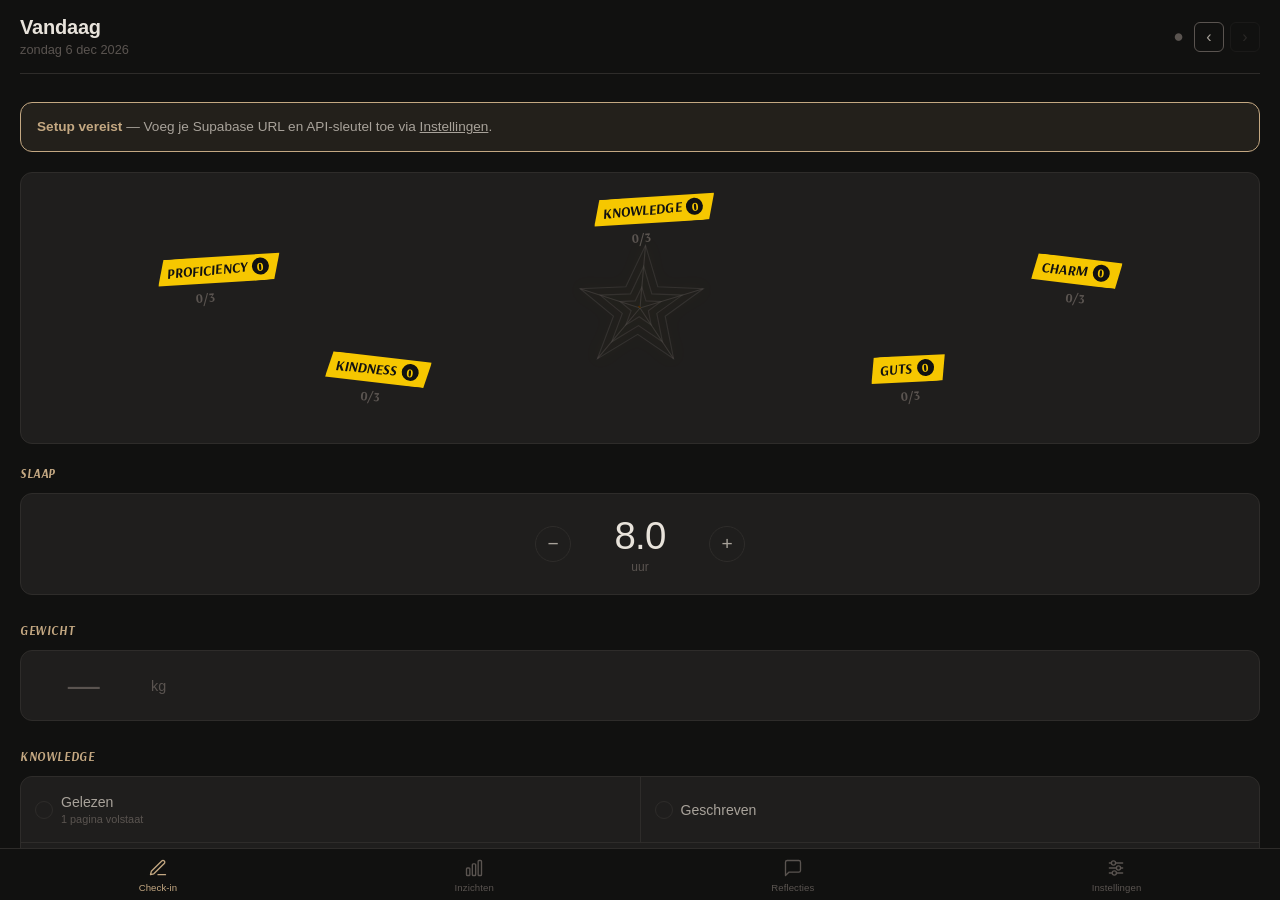
==== index.html @ 5ce04541 "Allow choosing sensor start time instead of always using now (v1.63)" ====
<!DOCTYPE html>
<html lang="nl">
<head>
  <meta charset="UTF-8">
  <meta name="viewport" content="width=device-width, initial-scale=1, viewport-fit=cover">
  <meta name="apple-mobile-web-app-capable" content="yes">
  <meta name="apple-mobile-web-app-status-bar-style" content="black-translucent">
  <meta name="theme-color" content="#f6f3ee" id="theme-color-meta">
  <title>Dagboek</title>
  <link rel="manifest" href="manifest.json">
  <link rel="apple-touch-icon" href="icon2.png">
  <link rel="icon" href="icon.svg" type="image/svg+xml">
  <link rel="preconnect" href="https://fonts.googleapis.com">
  <link rel="preconnect" href="https://fonts.gstatic.com" crossorigin>
  <link href="https://fonts.googleapis.com/css2?family=Arsenal:ital,wght@0,400;0,700;1,400;1,700&display=swap" rel="stylesheet">
  <link rel="stylesheet" href="style.css?v=163">
</head>
<body>
<div id="app">
  <main id="main">

    <!-- ── Check-in Screen ── -->
    <section id="screen-checkin" class="screen active">
      <div class="screen-header">
        <div>
          <h1 id="checkin-title">Vandaag</h1>
          <div class="date-sub" id="checkin-date"></div>
        </div>
        <div class="date-nav">
          <button class="theme-btn theme-toggle-btn" id="theme-toggle" title="Dag/nacht">○</button>
          <button class="date-nav-btn today-btn" id="today-btn" onclick="goToToday()" style="display:none">Vandaag</button>
          <button class="date-nav-btn" id="date-prev" title="Vorige dag">‹</button>
          <button class="date-nav-btn" id="date-next" title="Volgende dag">›</button>
        </div>
      </div>

      <div id="setup-banner" class="setup-banner" style="display:none">
        <strong>Setup vereist</strong> — Voeg je Supabase URL en API-sleutel toe via <a href="#" onclick="showSettings()" style="color:var(--primary)">Instellingen</a>.
      </div>

      <div class="star-chart-card">
        <div id="star-chart"></div>
      </div>

      <div id="week-summary"></div>

      <!-- Slaap -->
      <div class="habit-section">
        <h2 class="persona-heading">Slaap</h2>
        <div class="sleep-row">
          <div class="sleep-controls">
            <button class="sleep-btn" id="sleep-minus">−</button>
            <div>
              <div class="sleep-value" id="sleep-value">7.5</div>
              <div class="sleep-label">uur</div>
            </div>
            <button class="sleep-btn" id="sleep-plus">+</button>
          </div>
        </div>
        <div id="sleep-warning" style="display:none"></div>
      </div>

      <!-- Gewicht -->
      <div class="habit-section">
        <h2 class="persona-heading">Gewicht</h2>
        <div class="weight-row">
          <input type="number" id="weight-input" placeholder="—" step="0.1" min="40" max="200">
          <span class="weight-unit">kg</span>
        </div>
        <div id="weight-warning" style="display:none"></div>
      </div>

      <!-- Knowledge -->
      <div class="habit-section">
        <h2 class="persona-heading">Knowledge</h2>
        <div class="habit-grid">
          <button class="habit-btn" data-key="geleest"><span class="habit-check"></span><span class="habit-label">Gelezen<span class="habit-hint">1 pagina volstaat</span></span></button>
          <button class="habit-btn" data-key="geschreven"><span class="habit-check"></span>Geschreven</button>
          <button class="habit-btn" data-key="opleiding_gevolgd"><span class="habit-check"></span>Opleiding gevolgd</button>
        </div>
      </div>

      <!-- Charm -->
      <div class="habit-section">
        <h2 class="persona-heading">Charm</h2>
        <div class="habit-grid">
          <button class="habit-btn" data-key="tijd_met_anderen"><span class="habit-check"></span>Tijd met anderen</button>
          <button class="habit-btn" data-key="onbekende_aangesproken"><span class="habit-check"></span>Onbekende aangesproken</button>
          <button class="habit-btn" data-key="geflirt"><span class="habit-check"></span>Geflirt</button>
        </div>
      </div>

      <!-- Guts -->
      <div class="habit-section">
        <h2 class="persona-heading">Guts</h2>
        <div class="habit-grid">
          <button class="habit-btn" data-key="koude_douche"><span class="habit-check"></span>Koude douche</button>
          <button class="habit-btn" data-key="comfort_zone_uitdaging"><span class="habit-check"></span>Comfort zone-uitdaging</button>
          <button class="habit-btn essential" data-key="gym"><span class="habit-check"></span>Gym</button>
        </div>
      </div>

      <!-- Kindness -->
      <div class="habit-section">
        <h2 class="persona-heading">Kindness</h2>
        <div class="habit-grid">
          <button class="habit-btn" data-key="gemediteerd"><span class="habit-check"></span><span class="habit-label">Gemediteerd<span class="habit-hint">1 minuut volstaat</span></span></button>
          <button class="habit-btn" data-key="iemand_geholpen"><span class="habit-check"></span>Iemand geholpen</button>
          <button class="habit-btn essential" data-key="stretch_routine"><span class="habit-check"></span>Stretch routine</button>
        </div>
      </div>

      <!-- Proficiency -->
      <div class="habit-section">
        <h2 class="persona-heading">Proficiency</h2>
        <div class="habit-grid">
          <button class="habit-btn essential" data-key="gewerkt"><span class="habit-check"></span>Gewerkt</button>
          <button class="habit-btn essential" data-key="geklust"><span class="habit-check"></span>Geklust</button>
          <button class="habit-btn" data-key="gespeeld"><span class="habit-check"></span><span class="habit-label">Gespeeld<span class="habit-hint">1 minuut volstaat</span></span></button>
        </div>
      </div>

      <!-- Mood -->
      <div class="habit-section">
        <h2 class="persona-heading">Stemming</h2>
        <div class="mood-emojis">
          <button class="mood-btn" data-mood="😞">
            <svg viewBox="0 0 24 24" fill="none" stroke="currentColor" stroke-width="1.5" stroke-linecap="round" stroke-linejoin="round">
              <circle cx="12" cy="12" r="10"/>
              <circle cx="8.5" cy="10" r="1.1" fill="currentColor" stroke="none"/>
              <circle cx="15.5" cy="10" r="1.1" fill="currentColor" stroke="none"/>
              <path d="M7.5,17 Q12,12 16.5,17"/>
            </svg>
          </button>
          <button class="mood-btn" data-mood="😕">
            <svg viewBox="0 0 24 24" fill="none" stroke="currentColor" stroke-width="1.5" stroke-linecap="round" stroke-linejoin="round">
              <circle cx="12" cy="12" r="10"/>
              <circle cx="8.5" cy="10" r="1.1" fill="currentColor" stroke="none"/>
              <circle cx="15.5" cy="10" r="1.1" fill="currentColor" stroke="none"/>
              <path d="M7.5,16.5 Q12,14 16.5,16.5"/>
            </svg>
          </button>
          <button class="mood-btn" data-mood="😐">
            <svg viewBox="0 0 24 24" fill="none" stroke="currentColor" stroke-width="1.5" stroke-linecap="round" stroke-linejoin="round">
              <circle cx="12" cy="12" r="10"/>
              <circle cx="8.5" cy="10" r="1.1" fill="currentColor" stroke="none"/>
              <circle cx="15.5" cy="10" r="1.1" fill="currentColor" stroke="none"/>
              <line x1="7.5" y1="15.5" x2="16.5" y2="15.5"/>
            </svg>
          </button>
          <button class="mood-btn" data-mood="🙂">
            <svg viewBox="0 0 24 24" fill="none" stroke="currentColor" stroke-width="1.5" stroke-linecap="round" stroke-linejoin="round">
              <circle cx="12" cy="12" r="10"/>
              <circle cx="8.5" cy="10" r="1.1" fill="currentColor" stroke="none"/>
              <circle cx="15.5" cy="10" r="1.1" fill="currentColor" stroke="none"/>
              <path d="M7.5,15 Q12,18.5 16.5,15"/>
            </svg>
          </button>
          <button class="mood-btn" data-mood="😄">
            <svg viewBox="0 0 24 24" fill="none" stroke="currentColor" stroke-width="1.5" stroke-linecap="round" stroke-linejoin="round">
              <circle cx="12" cy="12" r="10"/>
              <path d="M7.5,10.5 Q8.5,9 9.5,10.5"/>
              <path d="M14.5,10.5 Q15.5,9 16.5,10.5"/>
              <path d="M7,15 Q12,20.5 17,15"/>
            </svg>
          </button>
        </div>
        <div class="emotion-grid">
          <button class="emotion-btn" data-key="blij">Blij</button>
          <button class="emotion-btn" data-key="bang">Bang</button>
          <button class="emotion-btn" data-key="boos">Boos</button>
          <button class="emotion-btn" data-key="verdrietig">Verdrietig</button>
        </div>
      </div>

      <!-- Notities -->
      <div class="habit-section">
        <h2 class="persona-heading">Notities</h2>
        <textarea id="notes-input" placeholder="Hoe was je dag?"></textarea>
      </div>

      <div class="save-container">
        <button class="save-btn" id="save-btn">Opslaan</button>
      </div>
    </section>

    <!-- ── Insights Screen ── -->
    <section id="screen-insights" class="screen">
      <div class="screen-header screen-header-stacked">
        <div class="screen-header-row">
          <h1>Inzichten</h1>
          <button class="theme-btn theme-toggle-btn" title="Dag/nacht">○</button>
        </div>
        <div class="period-selector">
          <button class="period-btn active" data-period="week">Deze week</button>
          <button class="period-btn" data-period="lastweek">Vorige week</button>
          <button class="period-btn" data-period="month">Deze maand</button>
          <button class="period-btn" data-period="3months">3 maanden</button>
          <button class="period-btn" data-period="6months">6 maanden</button>
          <button class="period-btn" data-period="custom">Aangepast</button>
        </div>
      </div>

      <div id="custom-range" style="display:none; margin-bottom:16px; display:none">
        <div style="display:flex; gap:8px; align-items:center">
          <input type="date" id="range-from" style="flex:1; background:var(--surface); border:1px solid var(--border); border-radius:8px; color:var(--text); padding:8px 10px; font-family:inherit; font-size:0.85rem;">
          <span style="color:var(--text-muted); font-size:0.85rem">t/m</span>
          <input type="date" id="range-to" style="flex:1; background:var(--surface); border:1px solid var(--border); border-radius:8px; color:var(--text); padding:8px 10px; font-family:inherit; font-size:0.85rem;">
          <button onclick="loadInsights()" style="background:var(--accent); border:none; border-radius:8px; color:white; padding:8px 12px; font-size:0.85rem; cursor:pointer;">↩</button>
        </div>
      </div>

      <div id="insights-content">
        <div class="loading"><div class="spinner"></div>Laden…</div>
      </div>
    </section>

    <!-- ── Reflections Screen ── -->
    <section id="screen-reflections" class="screen">
      <div class="screen-header">
        <h1>Reflecties</h1>
        <button class="theme-btn theme-toggle-btn" title="Dag/nacht">○</button>
      </div>
      <p style="font-size:0.82rem;color:var(--text-muted);line-height:1.5;margin-bottom:16px">
        AI-reflectie op basis van je habitdata en agenda van de afgelopen 14 dagen.
      </p>
      <div id="narrative-section-main">
        <button id="generate-narrative-btn" onclick="generateInsightNarrative()">Genereer reflectie</button>
        <div id="narrative-card" style="display:none"></div>
        <div id="narrative-archive"></div>
      </div>
    </section>

    <!-- ── Settings Screen ── -->
    <section id="screen-settings" class="screen">
      <div class="screen-header">
        <h1>Instellingen</h1>
        <button class="theme-btn theme-toggle-btn" title="Dag/nacht">○</button>
      </div>

      <div class="settings-section">
        <h2>Supabase</h2>
        <label>Project URL</label>
        <input type="url" id="sb-url" placeholder="https://xxxx.supabase.co">
        <label>Anon Key</label>
        <input type="text" autocomplete="off" autocorrect="off" autocapitalize="off" spellcheck="false" id="sb-key" placeholder="eyJ…">
        <div class="connection-status" id="sb-status">
          <span class="status-dot idle"></span> Niet getest
        </div>
        <div style="display:flex;gap:8px;margin-top:12px">
          <button class="save-btn" style="padding:12px" onclick="saveSupabase()">Opslaan</button>
          <button class="btn-secondary" style="flex:1;padding:12px" onclick="testSupabase()">Test verbinding</button>
        </div>
      </div>

      <div class="settings-section">
        <h2>Herinneringen</h2>
        <p style="font-size:0.82rem;color:var(--text-muted);line-height:1.5;margin-bottom:0">
          Dagelijkse herinnering om in te loggen — 8:00 en 20:00.
        </p>
        <div class="connection-status" id="notification-status" style="margin-top:10px">
          <span class="status-dot idle"></span> Niet ingeschakeld
        </div>
        <div style="margin-top:12px">
          <button class="save-btn" id="notification-toggle-btn" onclick="toggleNotifications()">Inschakelen</button>
        </div>
      </div>

      <div class="settings-section">
        <h2>Sensor</h2>
        <p style="font-size:0.82rem;color:var(--text-muted);line-height:1.5;margin-bottom:12px" id="sensor-status">
          Nog geen sensor geregistreerd.
        </p>
        <label>Startmoment</label>
        <input type="datetime-local" id="sensor-start-input">
        <button class="save-btn" style="margin-top:12px" onclick="logSensorStart()">Sensor-start registreren</button>
        <div id="sensor-history" style="margin-top:14px"></div>
      </div>

      <div class="settings-section">
        <h2>Groq AI (gratis)</h2>
        <label>API Key</label>
        <input type="text" id="gemini-key" placeholder="gsk_…" autocomplete="off" autocorrect="off" autocapitalize="off" spellcheck="false">
        <p style="font-size:0.76rem;color:var(--text-muted);line-height:1.5;margin-top:8px">
          Gratis key via <strong>console.groq.com</strong> → API Keys → Create API key. Geen kredietkaart vereist.
        </p>
        <div class="connection-status" id="groq-status" style="margin-top:10px">
          <span class="status-dot idle"></span> Niet getest
        </div>
        <div style="display:flex;gap:8px;margin-top:12px">
          <button class="save-btn" style="padding:12px" onclick="saveGeminiKey()">Opslaan</button>
          <button class="btn-secondary" style="flex:1;padding:12px" onclick="testGroqKey()">Test</button>
        </div>
      </div>

      <div class="settings-section">
        <h2>Backup</h2>
        <p style="font-size:0.82rem;color:var(--text-muted);line-height:1.5;margin-bottom:14px">
          Sla je instellingen op zodat je ze na een reset snel kunt herstellen.
        </p>
        <p style="font-size:0.82rem;color:var(--text-muted);line-height:1.5;margin-bottom:14px">
          Genereer een herstel-URL en sla die op als Safari-bladwijzer. Na elke reset: bladwijzer aanklikken → alle instellingen laden automatisch.
        </p>
        <button class="save-btn" onclick="exportSettings()" style="margin-bottom:10px">Genereer herstel-URL</button>
        <div id="backup-export-box" style="display:none;margin-bottom:14px">
          <textarea id="backup-output" style="min-height:60px;font-size:0.65rem;font-family:monospace;word-break:break-all" readonly onclick="this.select()"></textarea>
          <p style="font-size:0.75rem;color:var(--text-muted);margin-top:6px">URL is gekopieerd naar klembord. Sla op als Safari-bladwijzer of iCloud-notitie.</p>
          <a id="restore-url-output" href="#" style="display:block;margin-top:8px;font-size:0.8rem;color:var(--accent);text-align:center" onclick="return false">Tik hier om bladwijzer toe te voegen</a>
        </div>
        <label style="margin-top:8px">Herstel vanuit backup-URL</label>
        <textarea id="backup-input" placeholder="Plak hier je herstel-URL of JSON backup…" style="min-height:72px;font-size:0.8rem"></textarea>
        <button class="btn-secondary" onclick="importSettings()" style="width:100%;padding:12px;margin-top:8px">Importeer</button>
      </div>

      <div class="settings-section">
        <h2>Over</h2>
        <p style="font-size:0.82rem;color:var(--text-muted);line-height:1.6">
          Dagboek v1.63<br>
          Data wordt opgeslagen in Supabase.
        </p>
      </div>
    </section>

  </main>

  <!-- ── Bottom Navigation ── -->
  <nav class="bottom-nav">
    <button class="nav-item active" data-screen="checkin">
      <span class="nav-icon"><svg viewBox="0 0 24 24"><path d="M12 20h9"/><path d="M16.5 3.5a2.121 2.121 0 013 3L7 19l-4 1 1-4 12.5-12.5z"/></svg></span>
      <span class="nav-label">Check-in</span>
    </button>
    <button class="nav-item" data-screen="insights">
      <span class="nav-icon"><svg viewBox="0 0 24 24"><rect x="3" y="12" width="4" height="9" rx="1"/><rect x="10" y="7" width="4" height="14" rx="1"/><rect x="17" y="3" width="4" height="18" rx="1"/></svg></span>
      <span class="nav-label">Inzichten</span>
    </button>
    <button class="nav-item" data-screen="reflections">
      <span class="nav-icon"><svg viewBox="0 0 24 24"><path d="M21 15a2 2 0 01-2 2H7l-4 4V5a2 2 0 012-2h14a2 2 0 012 2z"/></svg></span>
      <span class="nav-label">Reflecties</span>
    </button>
    <button class="nav-item" data-screen="settings">
      <span class="nav-icon"><svg viewBox="0 0 24 24"><line x1="4" y1="6" x2="20" y2="6"/><line x1="4" y1="12" x2="20" y2="12"/><line x1="4" y1="18" x2="20" y2="18"/><circle cx="9" cy="6" r="2.5" fill="var(--bg)"/><circle cx="15" cy="12" r="2.5" fill="var(--bg)"/><circle cx="10" cy="18" r="2.5" fill="var(--bg)"/></svg></span>
      <span class="nav-label">Instellingen</span>
    </button>
  </nav>
</div>

<div class="toast" id="toast"></div>

<script src="app.js?v=163"></script>
</body>
</html>
---- style.css ----
/* ── Reset ── */
*, *::before, *::after { box-sizing: border-box; margin: 0; padding: 0; }

/* ── Themes ── */
:root {
  --bg: #f6f3ee;
  --bg-2: #ede9e2;
  --surface: #ffffff;
  --border: #ddd9d2;
  --text: #1a1916;
  --text-sub: #4a4741;
  --text-muted: #9a948c;
  --accent: #8b7355;
  --accent-bg: rgba(139, 115, 85, 0.08);
  --bonus: #5b6fa0;
  --bonus-bg: rgba(91, 111, 160, 0.08);
  --danger: #a05b5b;
  --danger-bg: rgba(160, 91, 91, 0.08);
  --success: #4a7c59;
  --nav-h: 52px;
}

[data-theme="dark"] {
  --bg: #111110;
  --bg-2: #1a1918;
  --surface: #1f1e1d;
  --border: #2e2c2a;
  --text: #e8e3db;
  --text-sub: #a8a29a;
  --text-muted: #5a5450;
  --accent: #c4a882;
  --accent-bg: rgba(196, 168, 130, 0.10);
  --bonus: #7d93c8;
  --bonus-bg: rgba(125, 147, 200, 0.10);
  --danger: #c28080;
  --danger-bg: rgba(194, 128, 128, 0.10);
  --success: #6aaa7e;
}

/* ── Base ── */
html { font-size: 16px; height: 100%; overflow: hidden; }

body {
  font-family: -apple-system, BlinkMacSystemFont, 'Inter', 'Helvetica Neue', sans-serif;
  background: var(--bg);
  color: var(--text);
  height: 100%;
  overflow: hidden;
  overscroll-behavior: none;
  -webkit-font-smoothing: antialiased;
  transition: background 0.4s, color 0.4s;
}

/* ── Layout ── */
#app { display: flex; flex-direction: column; height: 100%; }

main {
  flex: 1;
  min-height: 0;
  overflow-y: auto;
  -webkit-overflow-scrolling: touch;
  padding-bottom: calc(var(--nav-h) + min(env(safe-area-inset-bottom), 10px) + 16px);
  position: relative;
  z-index: 2;
}

#checkin-bg-card {
  position: fixed;
  top: 0;
  left: 0;
  right: 0;
  bottom: calc(var(--nav-h) + min(env(safe-area-inset-bottom), 10px));
  background: var(--bg);
  border-radius: 14px;
  box-shadow: 0 0 0 1px var(--border), 0 6px 24px rgba(0,0,0,0.10);
  z-index: 1;
  opacity: 0;
  transform: scale(0.92);
  pointer-events: none;
  overflow: hidden;
  transition: none;
  padding: 0 20px;
}

.screen { display: none; padding: 0 20px; }
.screen.active { display: block; }

/* ── Header ── */
.screen-header {
  position: -webkit-sticky;
  position: sticky;
  top: 0;
  z-index: 10;
  background: var(--bg);
  padding: calc(env(safe-area-inset-top) + 16px) 0 16px;
  display: flex;
  align-items: center;
  justify-content: space-between;
  border-bottom: 1px solid var(--border);
  margin-bottom: 28px;
  transition: background 0.4s;
}

.screen-header-stacked {
  flex-direction: column;
  align-items: stretch;
  padding-bottom: 12px;
  gap: 0;
}

.screen-header-row {
  display: flex;
  align-items: center;
  justify-content: space-between;
  padding-bottom: 12px;
}

.screen-header-stacked .period-selector {
  margin-bottom: 0;
}

.screen-header h1 {
  font-size: 1.25rem;
  font-weight: 600;
  letter-spacing: -0.01em;
}

.screen-header .date-sub {
  font-size: 0.8rem;
  color: var(--text-muted);
  margin-top: 3px;
  font-weight: 400;
}

/* ── Theme toggle ── */
.theme-btn {
  background: none;
  border: none;
  cursor: pointer;
  font-size: 1.1rem;
  color: var(--text-muted);
  padding: 4px;
  -webkit-tap-highlight-color: transparent;
}

/* ── Bottom Nav ── */
.bottom-nav {
  position: fixed;
  bottom: 0;
  left: 0;
  right: 0;
  height: calc(var(--nav-h) + min(env(safe-area-inset-bottom), 10px));
  background: var(--bg);
  border-top: 1px solid var(--border);
  display: flex;
  align-items: center;
  justify-content: space-around;
  padding-bottom: min(env(safe-area-inset-bottom), 10px);
  z-index: 100;
  transition: background 0.4s;
}

.nav-item {
  display: flex;
  flex-direction: column;
  align-items: center;
  gap: 3px;
  background: none;
  border: none;
  color: var(--text-muted);
  cursor: pointer;
  padding: 6px 16px;
  -webkit-tap-highlight-color: transparent;
  transition: color 0.2s;
}

.nav-item.active { color: var(--accent); }

.nav-icon {
  display: flex;
  align-items: center;
  justify-content: center;
  width: 22px;
  height: 22px;
}

.nav-icon svg {
  width: 20px;
  height: 20px;
  stroke: currentColor;
  fill: none;
  stroke-width: 1.6;
  stroke-linecap: round;
  stroke-linejoin: round;
}

.nav-label {
  font-size: 0.60rem;
  font-weight: 500;
  letter-spacing: 0.01em;
}

/* ── Section headers ── */
.habit-section { margin-bottom: 28px; }

.habit-section h2 {
  font-size: 0.68rem;
  font-weight: 600;
  text-transform: uppercase;
  letter-spacing: 0.1em;
  color: var(--text-muted);
  margin-bottom: 12px;
}

.habit-section h2.persona-heading {
  font-family: 'Optima Nova Black', 'Optima', 'Arsenal', -apple-system, sans-serif;
  font-size: 0.76rem;
  font-weight: 900;
  font-style: italic;
  letter-spacing: 0.05em;
  color: var(--accent);
}

/* ── Habit Buttons ── */
.habit-grid {
  display: grid;
  grid-template-columns: 1fr 1fr;
  gap: 1px;
  background: var(--border);
  border: 1px solid var(--border);
  border-radius: 12px;
  overflow: hidden;
}

.habit-grid > .habit-btn:nth-child(3):last-child {
  grid-column: 1 / -1;
  justify-content: center;
}

.habit-btn {
  background: var(--surface);
  border: none;
  color: var(--text-sub);
  padding: 16px 14px;
  font-size: 0.88rem;
  font-weight: 400;
  cursor: pointer;
  text-align: left;
  transition: background 0.15s, color 0.15s;
  -webkit-tap-highlight-color: transparent;
  display: flex;
  align-items: center;
  gap: 8px;
}

.habit-btn:active { opacity: 0.7; }

.habit-label {
  display: flex;
  flex-direction: column;
  line-height: 1.3;
}

.habit-hint {
  font-size: 0.68rem;
  color: var(--text-muted);
  font-weight: 400;
}

@keyframes habit-pop {
  0%   { transform: scale(1); }
  40%  { transform: scale(1.14); }
  70%  { transform: scale(0.97); }
  100% { transform: scale(1); }
}
.habit-btn.pop {
  animation: habit-pop 0.32s cubic-bezier(0.34, 1.56, 0.64, 1);
}

.habit-btn.active,
.habit-btn.essential.active {
  background: var(--accent-bg);
  color: var(--accent);
}

.habit-check {
  width: 18px;
  height: 18px;
  border-radius: 50%;
  border: 1.5px solid var(--border);
  flex-shrink: 0;
  display: flex;
  align-items: center;
  justify-content: center;
  font-size: 0.65rem;
  transition: all 0.15s;
}

.habit-btn.active .habit-check,
.habit-btn.essential.active .habit-check {
  border-color: var(--accent);
  background: var(--accent);
  color: white;
}

/* ── Sleep ── */
.sleep-row {
  background: var(--surface);
  border: 1px solid var(--border);
  border-radius: 12px;
  padding: 20px;
  display: flex;
  align-items: center;
  justify-content: center;
}

.sleep-controls {
  display: flex;
  align-items: center;
  gap: 24px;
}

.sleep-btn {
  background: none;
  border: 1px solid var(--border);
  border-radius: 50%;
  width: 36px;
  height: 36px;
  font-size: 1.2rem;
  color: var(--text-sub);
  cursor: pointer;
  display: flex;
  align-items: center;
  justify-content: center;
  -webkit-tap-highlight-color: transparent;
}

.sleep-value {
  font-size: 2.4rem;
  font-weight: 300;
  color: var(--text);
  letter-spacing: -0.02em;
  min-width: 90px;
  text-align: center;
}

.sleep-label { font-size: 0.75rem; color: var(--text-muted); text-align: center; margin-top: 2px; }

#sleep-warning,
#weight-warning {
  margin-top: 10px;
  font-size: 0.8rem;
  color: var(--text-muted);
  font-style: italic;
}

/* ── Weight ── */
.weight-row {
  background: var(--surface);
  border: 1px solid var(--border);
  border-radius: 12px;
  padding: 16px 20px;
  display: flex;
  align-items: center;
  gap: 10px;
}

.weight-row input {
  background: none;
  border: none;
  color: var(--text);
  font-size: 2rem;
  font-weight: 300;
  letter-spacing: -0.02em;
  width: 100px;
  text-align: center;
  padding: 0;
}

.weight-row input:focus { outline: none; }
.weight-row input::placeholder { color: var(--text-muted); }
.weight-unit { font-size: 0.9rem; color: var(--text-muted); }

/* ── Mood ── */
.mood-emojis {
  display: flex;
  justify-content: space-between;
  background: var(--surface);
  border: 1px solid var(--border);
  border-radius: 12px;
  padding: 8px;
  margin-bottom: 8px;
}

.mood-btn {
  background: none;
  border: none;
  border-radius: 8px;
  width: 52px;
  height: 48px;
  cursor: pointer;
  transition: background 0.15s, transform 0.15s, color 0.15s;
  display: flex;
  align-items: center;
  justify-content: center;
  -webkit-tap-highlight-color: transparent;
  color: var(--text-sub);
}

.mood-btn svg {
  width: 28px;
  height: 28px;
}

.mood-btn.active {
  background: var(--accent-bg);
  transform: scale(1.1);
  color: var(--accent);
}

.emotion-grid {
  display: grid;
  grid-template-columns: repeat(4, 1fr);
  gap: 1px;
  background: var(--border);
  border: 1px solid var(--border);
  border-radius: 12px;
  overflow: hidden;
}

.emotion-btn {
  background: var(--surface);
  border: none;
  color: var(--text-sub);
  padding: 12px 4px;
  font-size: 0.8rem;
  font-weight: 400;
  cursor: pointer;
  transition: background 0.15s, color 0.15s;
  -webkit-tap-highlight-color: transparent;
}

.emotion-btn.active {
  background: var(--accent-bg);
  color: var(--accent);
}

/* ── Notes ── */
textarea {
  width: 100%;
  background: var(--surface);
  border: 1px solid var(--border);
  border-radius: 12px;
  color: var(--text);
  font-size: 0.95rem;
  font-family: inherit;
  padding: 16px;
  resize: none;
  min-height: 100px;
  line-height: 1.7;
  transition: border-color 0.2s;
}

textarea:focus { outline: none; border-color: var(--accent); }
textarea::placeholder { color: var(--text-muted); }

/* ── Save Button ── */
.save-container { padding: 8px 0 24px; }

.save-btn {
  width: 100%;
  background: var(--accent);
  border: none;
  border-radius: 12px;
  color: #fff;
  font-size: 0.95rem;
  font-weight: 500;
  padding: 15px;
  cursor: pointer;
  letter-spacing: 0.01em;
  transition: opacity 0.2s;
  -webkit-tap-highlight-color: transparent;
}

.save-btn:active { opacity: 0.8; }
.save-btn:disabled { opacity: 0.35; cursor: default; }

/* ── Toast ── */
.toast {
  position: fixed;
  bottom: calc(var(--nav-h) + min(env(safe-area-inset-bottom), 10px) + 16px);
  left: 50%;
  transform: translateX(-50%) translateY(10px);
  background: var(--text);
  color: var(--bg);
  border-radius: 20px;
  padding: 9px 18px;
  font-size: 0.85rem;
  font-weight: 500;
  opacity: 0;
  transition: all 0.25s;
  pointer-events: none;
  white-space: nowrap;
  z-index: 200;
}

.toast.show { opacity: 1; transform: translateX(-50%) translateY(0); }


.btn-secondary {
  background: var(--surface);
  border: 1px solid var(--border);
  border-radius: 12px;
  color: var(--text-sub);
  font-size: 0.95rem;
  font-weight: 400;
  padding: 14px;
  cursor: pointer;
  -webkit-tap-highlight-color: transparent;
}

/* ── Period Selector ── */
.period-selector {
  display: flex;
  gap: 6px;
  margin-bottom: 16px;
  overflow-x: auto;
  padding-bottom: 4px;
  -webkit-overflow-scrolling: touch;
  scrollbar-width: none;
}

.period-selector::-webkit-scrollbar { display: none; }

.period-btn {
  background: var(--surface);
  border: 1px solid var(--border);
  border-radius: 20px;
  color: var(--text-muted);
  font-size: 0.8rem;
  font-weight: 500;
  padding: 7px 14px;
  cursor: pointer;
  white-space: nowrap;
  transition: all 0.15s;
  -webkit-tap-highlight-color: transparent;
}

.period-btn.active {
  background: var(--accent-bg);
  border-color: var(--accent);
  color: var(--accent);
}

/* ── Habit bar ── */
.habit-bar-row {
  display: flex;
  align-items: center;
  gap: 10px;
  margin-bottom: 10px;
}

.habit-bar-label {
  font-size: 0.82rem;
  color: var(--text-sub);
  width: 100px;
  flex-shrink: 0;
}

.habit-bar-track {
  flex: 1;
  height: 6px;
  background: var(--bg-2);
  border-radius: 3px;
  overflow: hidden;
}

.habit-bar-fill {
  height: 100%;
  border-radius: 3px;
  background: var(--accent);
  transition: width 0.4s ease;
}

.habit-bar-fill.essential { background: var(--success); }
.habit-bar-fill.bonus { background: var(--bonus); }

.habit-bar-pct {
  font-size: 0.75rem;
  color: var(--text-muted);
  width: 52px;
  text-align: right;
  flex-shrink: 0;
  white-space: nowrap;
}

/* ── Persona-stats ster ── */
.star-chart-card {
  background: var(--surface);
  border: 1px solid var(--border);
  border-radius: 12px;
  padding: 20px 16px;
  margin-bottom: 22px;
  position: relative;
  overflow: hidden;
}

.star-chart-inner { position: relative; z-index: 2; }

.star-chart-svg {
  display: block;
  width: 100%;
  max-width: 230px;
  margin: 0 auto;
  position: relative;
  filter: drop-shadow(0 0 8px rgba(246,199,0,0.18));
}

.star-grid { fill: none; stroke: var(--text-muted); stroke-width: 1; opacity: 0.35; }
.star-axis { stroke: var(--text-muted); stroke-width: 1; opacity: 0.45; }

.star-facet {
  stroke: rgba(80,48,0,0.5);
  stroke-width: 0.6;
  stroke-linejoin: round;
}

.star-outline {
  fill: none;
  stroke: #4a3000;
  stroke-width: 1.3;
  stroke-linejoin: round;
  transition: all 0.3s ease;
}

/* ── Stat-tags (gele stickers rond de ster) ── */
.star-chip {
  position: absolute;
  z-index: 3;
  text-align: center;
  width: 92px;
}

.star-chip-tag {
  display: inline-flex;
  align-items: center;
  gap: 5px;
  background: #f6c700;
  color: #111;
  clip-path: polygon(6% 0, 100% 10%, 94% 100%, 0 90%);
  padding: 5px 12px 6px 9px;
  font-family: 'Optima Nova Black', 'Optima', 'Arsenal', -apple-system, sans-serif;
  font-size: 0.88rem;
  font-weight: 900;
  font-style: italic;
  letter-spacing: 0.01em;
  text-transform: uppercase;
  white-space: nowrap;
}

.star-chip-rank {
  background: #111;
  color: #f6c700;
  border-radius: 50%;
  width: 17px; height: 17px;
  font-family: 'Optima Nova Black', 'Optima', 'Arsenal', -apple-system, sans-serif;
  font-size: 0.75rem;
  font-weight: 800;
  font-style: normal;
  display: inline-flex;
  align-items: center;
  justify-content: center;
  flex-shrink: 0;
}

.star-chip-frac {
  font-family: 'Optima Nova Black', 'Optima', 'Arsenal', -apple-system, sans-serif;
  font-size: 0.8rem;
  font-weight: 600;
  color: var(--text-muted);
  margin-top: 4px;
}

.star-chip-max {
  color: #ffde59;
  font-family: 'Optima Nova Black', 'Optima', 'Arsenal', -apple-system, sans-serif;
  font-weight: 900;
  font-style: normal;
  font-size: 0.84rem;
  letter-spacing: 0.03em;
  text-shadow: -1px -1px 0 #000, 1px -1px 0 #000, -1px 1px 0 #000, 1px 1px 0 #000;
}

/* ── Mood distribution ── */
.mood-dist {
  display: flex;
  gap: 6px;
  align-items: flex-end;
  height: 60px;
}

.mood-dist-col { flex: 1; display: flex; flex-direction: column; align-items: center; gap: 4px; }
.mood-dist-bar-wrap { flex: 1; display: flex; align-items: flex-end; width: 100%; }
.mood-dist-bar { width: 100%; background: var(--accent-bg); border-radius: 3px 3px 0 0; min-height: 2px; transition: height 0.4s; }
.mood-dist-emoji { display: flex; align-items: center; justify-content: center; color: var(--text-sub); }
.mood-dist-emoji svg { width: 22px; height: 22px; }
.mood-dist-count { font-size: 0.65rem; color: var(--text-muted); }

/* ── Stats row ── */
.stats-row {
  display: flex;
  gap: 10px;
}

.stat-box {
  flex: 1;
  background: var(--bg-2);
  border-radius: 10px;
  padding: 14px 12px;
  text-align: center;
}

.stat-label { font-size: 0.72rem; color: var(--text-muted); margin-bottom: 6px; }
.stat-value { font-size: 1.6rem; font-weight: 300; color: var(--text); letter-spacing: -0.02em; }
.stat-unit { font-size: 0.7rem; color: var(--text-muted); }

/* ── Insights ── */
.insight-card {
  background: var(--surface);
  border: 1px solid var(--border);
  border-radius: 12px;
  padding: 18px;
  margin-bottom: 14px;
}

.insight-card h3 {
  font-size: 0.68rem;
  font-weight: 600;
  text-transform: uppercase;
  letter-spacing: 0.1em;
  color: var(--text-muted);
  margin-bottom: 16px;
}

.streak-grid { display: grid; grid-template-columns: repeat(2, 1fr); gap: 10px; }

.streak-item {
  background: var(--bg-2);
  border-radius: 10px;
  padding: 14px;
}

.streak-name { font-size: 0.78rem; color: var(--text-muted); margin-bottom: 4px; }
.streak-count { font-size: 1.8rem; font-weight: 300; color: var(--text); letter-spacing: -0.02em; }
.streak-label { font-size: 0.68rem; color: var(--text-muted); }

.mood-week { display: flex; justify-content: space-between; align-items: flex-end; }
.mood-day { text-align: center; flex: 1; }
.mood-day-emoji { font-size: 1.4rem; }
.mood-day-label { font-size: 0.62rem; color: var(--text-muted); margin-top: 4px; }

.week-grid { display: grid; grid-template-columns: repeat(7, 1fr); gap: 3px; margin-bottom: 8px; }
.week-cell { aspect-ratio: 1; border-radius: 3px; background: var(--bg-2); }
.week-cell.done { background: var(--accent); opacity: 0.7; }
.week-label { font-size: 0.72rem; color: var(--text-muted); margin-bottom: 5px; }

/* ── Settings ── */
.settings-section {
  background: var(--surface);
  border: 1px solid var(--border);
  border-radius: 12px;
  padding: 18px;
  margin-bottom: 14px;
}

.settings-section h2 {
  font-size: 0.68rem;
  font-weight: 600;
  text-transform: uppercase;
  letter-spacing: 0.1em;
  color: var(--text-muted);
  margin-bottom: 14px;
}

.settings-section label {
  display: block;
  font-size: 0.78rem;
  color: var(--text-muted);
  margin-bottom: 5px;
  margin-top: 12px;
}

.settings-section label:first-of-type { margin-top: 0; }

.settings-section input {
  width: 100%;
  background: var(--bg-2);
  border: 1px solid var(--border);
  border-radius: 8px;
  color: var(--text);
  font-size: 0.88rem;
  padding: 10px 12px;
  font-family: inherit;
}

.settings-section input:focus { outline: none; border-color: var(--accent); }

.connection-status {
  font-size: 0.78rem;
  color: var(--text-muted);
  margin-top: 10px;
  display: flex;
  align-items: center;
  gap: 6px;
}

.status-dot { width: 7px; height: 7px; border-radius: 50%; background: var(--border); flex-shrink: 0; }
.status-dot.ok { background: var(--success); }
.status-dot.err { background: var(--danger); }

/* ── Setup Banner ── */
.setup-banner {
  background: var(--accent-bg);
  border: 1px solid var(--accent);
  border-radius: 12px;
  padding: 14px 16px;
  margin-bottom: 20px;
  font-size: 0.85rem;
  color: var(--text-sub);
  line-height: 1.5;
}

.setup-banner strong { color: var(--accent); }
.setup-banner a { color: var(--accent); }

/* ── Date nav ── */
.date-nav { display: flex; align-items: center; gap: 6px; }

.date-nav-btn {
  background: none;
  border: 1.5px solid var(--text-muted);
  border-radius: 6px;
  color: var(--text-sub);
  width: 30px;
  height: 30px;
  cursor: pointer;
  display: flex;
  align-items: center;
  justify-content: center;
  font-size: 1rem;
  -webkit-tap-highlight-color: transparent;
}

.date-nav-btn:disabled {
  border: 1px solid var(--border);
  color: var(--text-muted);
  opacity: 0.35;
  cursor: default;
}

/* ── Loading ── */
.loading, .empty {
  text-align: center;
  padding: 48px 0;
  color: var(--text-muted);
  font-size: 0.88rem;
}

.spinner {
  width: 24px;
  height: 24px;
  border: 2px solid var(--border);
  border-top-color: var(--accent);
  border-radius: 50%;
  animation: spin 0.8s linear infinite;
  margin: 0 auto 12px;
}

@keyframes spin { to { transform: rotate(360deg); } }

/* ── Scrollbar ── */
::-webkit-scrollbar { width: 3px; }
::-webkit-scrollbar-track { background: transparent; }
::-webkit-scrollbar-thumb { background: var(--border); border-radius: 3px; }

/* ── Today button ── */
.today-btn {
  width: auto !important;
  padding: 0 10px !important;
  font-size: 0.72rem !important;
  letter-spacing: 0.02em;
}

/* ── Week summary card ── */
.week-summary-card {
  background: var(--surface);
  border: 1px solid var(--border);
  border-radius: 12px;
  padding: 14px 16px;
  margin-bottom: 20px;
}

.week-summary-card h3 {
  font-size: 0.68rem;
  font-weight: 600;
  text-transform: uppercase;
  letter-spacing: 0.1em;
  color: var(--text-muted);
  margin-bottom: 12px;
}

.week-summary-goals {
  display: grid;
  grid-template-columns: 1fr 1fr;
  gap: 10px;
}

.week-summary-goal {
  display: flex;
  align-items: center;
  gap: 8px;
  font-size: 0.82rem;
  color: var(--text-sub);
}

/* ── Kalender URL lijst ── */

/* ── Narrative (Claude AI reflectie) ── */
#narrative-section-main {
  margin-bottom: 16px;
}

#generate-narrative-btn {
  width: 100%;
  padding: 12px;
  background: var(--accent);
  color: white;
  border: none;
  border-radius: 10px;
  font-size: 0.88rem;
  font-family: inherit;
  cursor: pointer;
  transition: opacity 0.15s;
}

#generate-narrative-btn:disabled {
  opacity: 0.5;
  cursor: not-allowed;
}

#narrative-card {
  margin-top: 12px;
  background: var(--surface);
  border: 1px solid var(--border);
  border-radius: 12px;
  padding: 16px;
}

.narrative-loading {
  color: var(--text-muted);
  font-size: 0.85rem;
  text-align: center;
  padding: 8px 0;
}

.narrative-text p {
  margin: 0 0 12px;
  font-size: 0.88rem;
  line-height: 1.65;
  color: var(--text);
}

.narrative-text p:last-child {
  margin-bottom: 0;
}

.narrative-meta {
  margin: 12px 0 0;
  font-size: 0.74rem;
  color: var(--text-muted);
  font-style: italic;
}

.narrative-error {
  font-size: 0.84rem;
  color: #e05c5c;
}

/* ── Reflecties archief ── */
.reflection-archive-title {
  font-size: 0.68rem;
  font-weight: 600;
  text-transform: uppercase;
  letter-spacing: 0.1em;
  color: var(--text-muted);
  margin: 24px 0 12px;
}

.reflection-item {
  background: var(--surface);
  border: 1px solid var(--border);
  border-radius: 10px;
  margin-bottom: 6px;
  overflow: hidden;
}

.reflection-summary {
  display: flex;
  align-items: center;
  justify-content: space-between;
  padding: 12px 16px;
  cursor: pointer;
  list-style: none;
  -webkit-tap-highlight-color: transparent;
  user-select: none;
}

.reflection-summary::-webkit-details-marker { display: none; }

.reflection-date {
  font-size: 0.84rem;
  color: var(--text-sub);
  font-weight: 500;
}

.reflection-chevron {
  font-size: 1rem;
  color: var(--text-muted);
  transition: transform 0.2s;
}

details[open] .reflection-chevron {
  transform: rotate(90deg);
}

.reflection-body {
  padding: 0 16px 14px;
}

/* ── Stretch routine ── */
.stretch-details {
  margin-top: 10px;
}
.stretch-details summary {
  display: flex;
  align-items: center;
  gap: 6px;
  font-size: 0.82rem;
  color: var(--text-muted);
  cursor: pointer;
  list-style: none;
  user-select: none;
  -webkit-tap-highlight-color: transparent;
  padding: 6px 0;
}
.stretch-details summary::-webkit-details-marker { display: none; }
.stretch-duration {
  color: var(--text-muted);
  font-size: 0.78rem;
}
.stretch-chevron {
  margin-left: auto;
  font-size: 0.9rem;
  color: var(--text-muted);
  transition: transform 0.2s;
  display: inline-block;
}
.stretch-details[open] .stretch-chevron {
  transform: rotate(90deg);
}
.stretch-list {
  margin: 10px 0 4px 0;
  padding: 0;
  list-style: none;
  display: flex;
  flex-direction: column;
  gap: 8px;
}
.stretch-list li {
  display: grid;
  grid-template-columns: 1fr auto;
  grid-template-rows: auto auto;
  gap: 1px 8px;
  padding: 8px 10px;
  background: var(--surface);
  border-radius: 8px;
  border: 1px solid var(--border);
}
.stretch-name {
  font-size: 0.84rem;
  font-weight: 500;
  color: var(--text);
  grid-column: 1;
  grid-row: 1;
}
.stretch-time {
  font-size: 0.78rem;
  color: var(--accent);
  font-weight: 500;
  grid-column: 2;
  grid-row: 1;
  white-space: nowrap;
  text-align: right;
}
.stretch-focus {
  font-size: 0.76rem;
  color: var(--text-muted);
  grid-column: 1 / -1;
  grid-row: 2;
}

/* ── Heatmap ── */
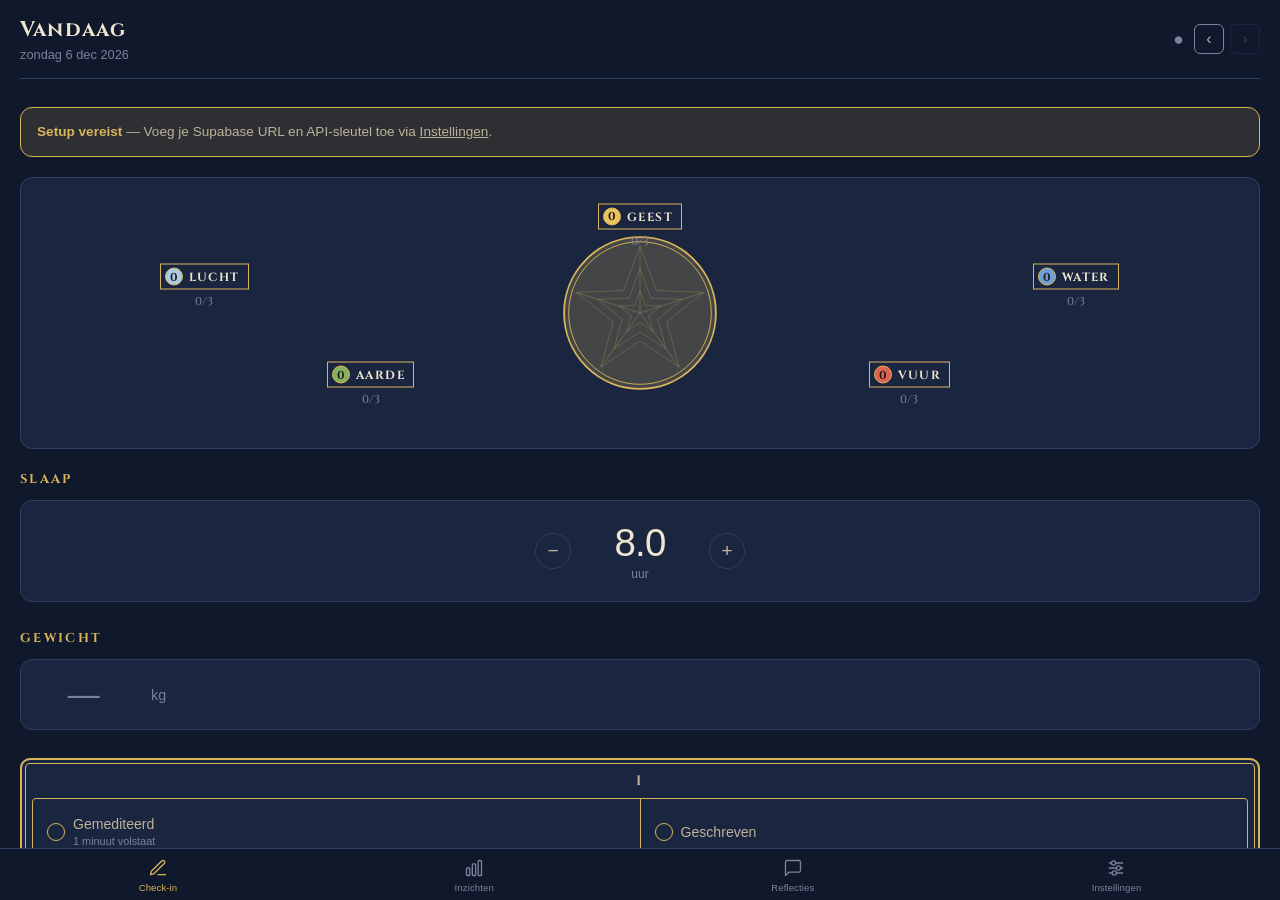
==== commit 9e46db9b: "Restyle to Rider-Waite tarot and regroup habits by pentacle elements (v1.64) Co-Authored-By: Claude " ====
--- a/index.html
+++ b/index.html
@@ -5,17 +5,24 @@
   <meta name="viewport" content="width=device-width, initial-scale=1, viewport-fit=cover">
   <meta name="apple-mobile-web-app-capable" content="yes">
   <meta name="apple-mobile-web-app-status-bar-style" content="black-translucent">
-  <meta name="theme-color" content="#f6f3ee" id="theme-color-meta">
+  <meta name="theme-color" content="#efe4c8" id="theme-color-meta">
   <title>Dagboek</title>
   <link rel="manifest" href="manifest.json">
   <link rel="apple-touch-icon" href="icon2.png">
   <link rel="icon" href="icon.svg" type="image/svg+xml">
   <link rel="preconnect" href="https://fonts.googleapis.com">
   <link rel="preconnect" href="https://fonts.gstatic.com" crossorigin>
-  <link href="https://fonts.googleapis.com/css2?family=Arsenal:ital,wght@0,400;0,700;1,400;1,700&display=swap" rel="stylesheet">
-  <link rel="stylesheet" href="style.css?v=163">
+  <link href="https://fonts.googleapis.com/css2?family=Cinzel:wght@500;700&display=swap" rel="stylesheet">
+  <link rel="stylesheet" href="style.css?v=164">
 </head>
 <body>
+<svg width="0" height="0" style="position:absolute" aria-hidden="true">
+  <symbol id="suit-geest" viewBox="0 0 24 24"><path d="M12 12c-2-2.7-3.6-4-5.5-4a4 4 0 0 0 0 8c1.9 0 3.5-1.3 5.5-4zm0 0c2 2.7 3.6 4 5.5 4a4 4 0 0 0 0-8c-1.9 0-3.5 1.3-5.5 4z"/></symbol>
+  <symbol id="suit-water" viewBox="0 0 24 24"><path d="M6 4h12c0 5-2.7 8-6 8s-6-3-6-8zM12 12v6M8 20h8"/></symbol>
+  <symbol id="suit-vuur" viewBox="0 0 24 24"><path d="M6 20L17.5 4.5M13.8 9.6c1.4-.4 2.5 0 3.1 1M10.6 13.9c-1.4-.2-2.4.4-2.8 1.4M15.9 6.7c.1-1.3.9-2.1 2.1-2.3"/></symbol>
+  <symbol id="suit-lucht" viewBox="0 0 24 24"><path d="M12 2.5l1.5 2.5V15h-3V5zM7.5 15h9M12 15v4.5"/><circle cx="12" cy="20.8" r="1.2"/></symbol>
+  <symbol id="suit-aarde" viewBox="0 0 24 24"><circle cx="12" cy="12" r="9.5"/><path d="M12 4L16.7 18.47 4.39 9.53H19.61L7.3 18.47Z"/></symbol>
+</svg>
 <div id="app">
   <main id="main">
 
@@ -70,54 +77,59 @@
         <div id="weight-warning" style="display:none"></div>
       </div>
 
-      <!-- Knowledge -->
-      <div class="habit-section">
-        <h2 class="persona-heading">Knowledge</h2>
-        <div class="habit-grid">
-          <button class="habit-btn" data-key="geleest"><span class="habit-check"></span><span class="habit-label">Gelezen<span class="habit-hint">1 pagina volstaat</span></span></button>
+      <!-- Geest -->
+      <div class="habit-section tarot-card" data-element="geest">
+        <div class="tarot-numeral">I</div>
+        <div class="habit-grid">
+          <button class="habit-btn" data-key="gemediteerd"><span class="habit-check"></span><span class="habit-label">Gemediteerd<span class="habit-hint">1 minuut volstaat</span></span></button>
           <button class="habit-btn" data-key="geschreven"><span class="habit-check"></span>Geschreven</button>
-          <button class="habit-btn" data-key="opleiding_gevolgd"><span class="habit-check"></span>Opleiding gevolgd</button>
-        </div>
-      </div>
-
-      <!-- Charm -->
-      <div class="habit-section">
-        <h2 class="persona-heading">Charm</h2>
+          <button class="habit-btn essential" data-key="stretch_routine"><span class="habit-check"></span>Stretch routine</button>
+        </div>
+        <div class="tarot-banner"><span class="suit-badge"><svg viewBox="0 0 24 24"><use href="#suit-geest"/></svg></span><h2 class="persona-heading">Geest</h2></div>
+      </div>
+
+      <!-- Water -->
+      <div class="habit-section tarot-card" data-element="water">
+        <div class="tarot-numeral">II</div>
         <div class="habit-grid">
           <button class="habit-btn" data-key="tijd_met_anderen"><span class="habit-check"></span>Tijd met anderen</button>
-          <button class="habit-btn" data-key="onbekende_aangesproken"><span class="habit-check"></span>Onbekende aangesproken</button>
           <button class="habit-btn" data-key="geflirt"><span class="habit-check"></span>Geflirt</button>
-        </div>
-      </div>
-
-      <!-- Guts -->
-      <div class="habit-section">
-        <h2 class="persona-heading">Guts</h2>
-        <div class="habit-grid">
+          <button class="habit-btn" data-key="iemand_geholpen"><span class="habit-check"></span>Iemand geholpen</button>
+        </div>
+        <div class="tarot-banner"><span class="suit-badge"><svg viewBox="0 0 24 24"><use href="#suit-water"/></svg></span><h2 class="persona-heading">Water</h2></div>
+      </div>
+
+      <!-- Vuur -->
+      <div class="habit-section tarot-card" data-element="vuur">
+        <div class="tarot-numeral">III</div>
+        <div class="habit-grid">
+          <button class="habit-btn" data-key="gespeeld"><span class="habit-check"></span><span class="habit-label">Gespeeld<span class="habit-hint">1 minuut volstaat</span></span></button>
           <button class="habit-btn" data-key="koude_douche"><span class="habit-check"></span>Koude douche</button>
           <button class="habit-btn" data-key="comfort_zone_uitdaging"><span class="habit-check"></span>Comfort zone-uitdaging</button>
+        </div>
+        <div class="tarot-banner"><span class="suit-badge"><svg viewBox="0 0 24 24"><use href="#suit-vuur"/></svg></span><h2 class="persona-heading">Vuur</h2></div>
+      </div>
+
+      <!-- Aarde -->
+      <div class="habit-section tarot-card" data-element="aarde">
+        <div class="tarot-numeral">IV</div>
+        <div class="habit-grid">
           <button class="habit-btn essential" data-key="gym"><span class="habit-check"></span>Gym</button>
-        </div>
-      </div>
-
-      <!-- Kindness -->
-      <div class="habit-section">
-        <h2 class="persona-heading">Kindness</h2>
-        <div class="habit-grid">
-          <button class="habit-btn" data-key="gemediteerd"><span class="habit-check"></span><span class="habit-label">Gemediteerd<span class="habit-hint">1 minuut volstaat</span></span></button>
-          <button class="habit-btn" data-key="iemand_geholpen"><span class="habit-check"></span>Iemand geholpen</button>
-          <button class="habit-btn essential" data-key="stretch_routine"><span class="habit-check"></span>Stretch routine</button>
-        </div>
-      </div>
-
-      <!-- Proficiency -->
-      <div class="habit-section">
-        <h2 class="persona-heading">Proficiency</h2>
-        <div class="habit-grid">
           <button class="habit-btn essential" data-key="gewerkt"><span class="habit-check"></span>Gewerkt</button>
           <button class="habit-btn essential" data-key="geklust"><span class="habit-check"></span>Geklust</button>
-          <button class="habit-btn" data-key="gespeeld"><span class="habit-check"></span><span class="habit-label">Gespeeld<span class="habit-hint">1 minuut volstaat</span></span></button>
-        </div>
+        </div>
+        <div class="tarot-banner"><span class="suit-badge"><svg viewBox="0 0 24 24"><use href="#suit-aarde"/></svg></span><h2 class="persona-heading">Aarde</h2></div>
+      </div>
+
+      <!-- Lucht -->
+      <div class="habit-section tarot-card" data-element="lucht">
+        <div class="tarot-numeral">V</div>
+        <div class="habit-grid">
+          <button class="habit-btn" data-key="geleest"><span class="habit-check"></span><span class="habit-label">Gelezen<span class="habit-hint">1 pagina volstaat</span></span></button>
+          <button class="habit-btn" data-key="opleiding_gevolgd"><span class="habit-check"></span>Opleiding gevolgd</button>
+          <button class="habit-btn" data-key="onbekende_aangesproken"><span class="habit-check"></span>Onbekende aangesproken</button>
+        </div>
+        <div class="tarot-banner"><span class="suit-badge"><svg viewBox="0 0 24 24"><use href="#suit-lucht"/></svg></span><h2 class="persona-heading">Lucht</h2></div>
       </div>
 
       <!-- Mood -->
@@ -315,7 +327,7 @@
       <div class="settings-section">
         <h2>Over</h2>
         <p style="font-size:0.82rem;color:var(--text-muted);line-height:1.6">
-          Dagboek v1.63<br>
+          Dagboek v1.64<br>
           Data wordt opgeslagen in Supabase.
         </p>
       </div>
@@ -346,6 +358,6 @@
 
 <div class="toast" id="toast"></div>
 
-<script src="app.js?v=163"></script>
+<script src="app.js?v=164"></script>
 </body>
 </html>
--- a/style.css
+++ b/style.css
@@ -3,38 +3,55 @@
 
 /* ── Themes ── */
 :root {
-  --bg: #f6f3ee;
-  --bg-2: #ede9e2;
-  --surface: #ffffff;
-  --border: #ddd9d2;
-  --text: #1a1916;
-  --text-sub: #4a4741;
-  --text-muted: #9a948c;
-  --accent: #8b7355;
-  --accent-bg: rgba(139, 115, 85, 0.08);
-  --bonus: #5b6fa0;
-  --bonus-bg: rgba(91, 111, 160, 0.08);
-  --danger: #a05b5b;
-  --danger-bg: rgba(160, 91, 91, 0.08);
-  --success: #4a7c59;
+  /* Rider-Waite-Smith: perkament, inkt en de vlakke kleuren van Pamela Colman Smith */
+  --bg: #efe4c8;
+  --bg-2: #e6d8b6;
+  --surface: #f8f0dc;
+  --border: #cbb98f;
+  --ink: #1d1a16;
+  --text: #1d1a16;
+  --text-sub: #4a4132;
+  --text-muted: #8c7d62;
+  --accent: #a87a22;
+  --accent-bg: rgba(226, 169, 43, 0.16);
+  --bonus: #3f6fa8;
+  --bonus-bg: rgba(63, 111, 168, 0.10);
+  --danger: #b23a2a;
+  --danger-bg: rgba(178, 58, 42, 0.08);
+  --success: #5f8a3e;
+  --gold: #e2a92b;
+  --el-geest: #e8b92e;
+  --el-water: #3f6fa8;
+  --el-vuur: #c8402f;
+  --el-aarde: #5f8a3e;
+  --el-lucht: #8fb8d8;
+  --display: 'Cinzel', 'Trajan Pro', Georgia, serif;
   --nav-h: 52px;
 }
 
+/* Nachtthema in de sfeer van De Ster / De Maan: nachtblauw met gouden lijnen */
 [data-theme="dark"] {
-  --bg: #111110;
-  --bg-2: #1a1918;
-  --surface: #1f1e1d;
-  --border: #2e2c2a;
-  --text: #e8e3db;
-  --text-sub: #a8a29a;
-  --text-muted: #5a5450;
-  --accent: #c4a882;
-  --accent-bg: rgba(196, 168, 130, 0.10);
-  --bonus: #7d93c8;
-  --bonus-bg: rgba(125, 147, 200, 0.10);
-  --danger: #c28080;
-  --danger-bg: rgba(194, 128, 128, 0.10);
-  --success: #6aaa7e;
+  --bg: #10182b;
+  --bg-2: #162038;
+  --surface: #1a2540;
+  --border: #2f3d5f;
+  --ink: #d9b45a;
+  --text: #efe6cf;
+  --text-sub: #bdb39b;
+  --text-muted: #7d8099;
+  --accent: #d9b45a;
+  --accent-bg: rgba(217, 180, 90, 0.14);
+  --bonus: #8fb3e0;
+  --bonus-bg: rgba(143, 179, 224, 0.12);
+  --danger: #e07a6a;
+  --danger-bg: rgba(224, 122, 106, 0.12);
+  --success: #8db870;
+  --gold: #d9b45a;
+  --el-geest: #e8c35e;
+  --el-water: #6f9fd8;
+  --el-vuur: #e0634f;
+  --el-aarde: #86b062;
+  --el-lucht: #a9cde6;
 }
 
 /* ── Base ── */
@@ -120,9 +137,10 @@
 }
 
 .screen-header h1 {
-  font-size: 1.25rem;
-  font-weight: 600;
-  letter-spacing: -0.01em;
+  font-family: var(--display);
+  font-size: 1.3rem;
+  font-weight: 700;
+  letter-spacing: 0.06em;
 }
 
 .screen-header .date-sub {
@@ -213,12 +231,97 @@
 }
 
 .habit-section h2.persona-heading {
-  font-family: 'Optima Nova Black', 'Optima', 'Arsenal', -apple-system, sans-serif;
-  font-size: 0.76rem;
-  font-weight: 900;
-  font-style: italic;
-  letter-spacing: 0.05em;
+  font-family: var(--display);
+  font-size: 0.8rem;
+  font-weight: 700;
+  letter-spacing: 0.18em;
   color: var(--accent);
+}
+
+/* ── Tarotkaarten (één per element) ── */
+.tarot-card[data-element="geest"] { --el: var(--el-geest); }
+.tarot-card[data-element="water"] { --el: var(--el-water); }
+.tarot-card[data-element="vuur"]  { --el: var(--el-vuur); }
+.tarot-card[data-element="aarde"] { --el: var(--el-aarde); }
+.tarot-card[data-element="lucht"] { --el: var(--el-lucht); }
+
+.tarot-card {
+  background: var(--surface);
+  border: 2px solid var(--ink);
+  border-radius: 10px;
+  padding: 8px 10px 12px;
+  box-shadow: inset 0 0 0 3px var(--surface), inset 0 0 0 4px var(--ink);
+}
+
+.tarot-numeral {
+  font-family: var(--display);
+  font-size: 0.85rem;
+  font-weight: 700;
+  letter-spacing: 0.2em;
+  text-align: center;
+  color: var(--text-sub);
+  margin: 4px 0 8px;
+}
+
+.tarot-card .habit-grid {
+  background: var(--ink);
+  border: 1.5px solid var(--ink);
+  border-radius: 4px;
+}
+
+.tarot-card .habit-btn.active,
+.tarot-card .habit-btn.essential.active {
+  background: color-mix(in srgb, var(--el) 24%, var(--surface));
+  color: var(--text);
+}
+
+.tarot-card .habit-check { border-color: var(--ink); }
+
+.tarot-card .habit-btn.active .habit-check,
+.tarot-card .habit-btn.essential.active .habit-check {
+  background: var(--el);
+  border-color: var(--ink);
+  color: #1d1a16;
+}
+
+.tarot-banner {
+  display: flex;
+  align-items: center;
+  justify-content: center;
+  gap: 8px;
+  width: fit-content;
+  margin: 12px auto 0;
+  padding: 5px 16px 5px 6px;
+  background: var(--bg);
+  border: 1.5px solid var(--ink);
+}
+
+.habit-section .tarot-banner h2.persona-heading {
+  margin: 0;
+  font-size: 0.9rem;
+  letter-spacing: 0.24em;
+  color: var(--text);
+}
+
+.suit-badge {
+  width: 26px;
+  height: 26px;
+  border-radius: 50%;
+  background: var(--el);
+  border: 1.5px solid var(--ink);
+  display: grid;
+  place-items: center;
+  flex-shrink: 0;
+}
+
+.suit-badge svg {
+  width: 17px;
+  height: 17px;
+  fill: none;
+  stroke: #1d1a16;
+  stroke-width: 1.7;
+  stroke-linecap: round;
+  stroke-linejoin: round;
 }
 
 /* ── Habit Buttons ── */
@@ -613,27 +716,28 @@
   max-width: 230px;
   margin: 0 auto;
   position: relative;
-  filter: drop-shadow(0 0 8px rgba(246,199,0,0.18));
-}
-
-.star-grid { fill: none; stroke: var(--text-muted); stroke-width: 1; opacity: 0.35; }
-.star-axis { stroke: var(--text-muted); stroke-width: 1; opacity: 0.45; }
+}
+
+.star-coin { fill: var(--gold); fill-opacity: 0.22; stroke: var(--ink); stroke-width: 1.6; }
+.star-coin-ring { fill: none; stroke: var(--ink); stroke-width: 0.8; }
+.star-grid { fill: none; stroke: var(--ink); stroke-width: 0.7; opacity: 0.3; }
+.star-axis { stroke: var(--ink); stroke-width: 0.7; opacity: 0.35; }
 
 .star-facet {
-  stroke: rgba(80,48,0,0.5);
-  stroke-width: 0.6;
+  stroke: var(--ink);
+  stroke-width: 0.5;
   stroke-linejoin: round;
 }
 
 .star-outline {
   fill: none;
-  stroke: #4a3000;
-  stroke-width: 1.3;
+  stroke: var(--ink);
+  stroke-width: 1.5;
   stroke-linejoin: round;
   transition: all 0.3s ease;
 }
 
-/* ── Stat-tags (gele stickers rond de ster) ── */
+/* ── Element-banners rond de ster ── */
 .star-chip {
   position: absolute;
   z-index: 3;
@@ -644,29 +748,29 @@
 .star-chip-tag {
   display: inline-flex;
   align-items: center;
-  gap: 5px;
-  background: #f6c700;
-  color: #111;
-  clip-path: polygon(6% 0, 100% 10%, 94% 100%, 0 90%);
-  padding: 5px 12px 6px 9px;
-  font-family: 'Optima Nova Black', 'Optima', 'Arsenal', -apple-system, sans-serif;
-  font-size: 0.88rem;
-  font-weight: 900;
-  font-style: italic;
-  letter-spacing: 0.01em;
+  gap: 6px;
+  background: var(--surface);
+  color: var(--text);
+  border: 1.5px solid var(--ink);
+  padding: 3px 8px 3px 4px;
+  font-family: var(--display);
+  font-size: 0.74rem;
+  font-weight: 700;
+  letter-spacing: 0.12em;
   text-transform: uppercase;
   white-space: nowrap;
 }
 
 .star-chip-rank {
-  background: #111;
-  color: #f6c700;
+  background: var(--el);
+  color: #1d1a16;
+  border: 1.2px solid var(--ink);
   border-radius: 50%;
-  width: 17px; height: 17px;
-  font-family: 'Optima Nova Black', 'Optima', 'Arsenal', -apple-system, sans-serif;
-  font-size: 0.75rem;
-  font-weight: 800;
-  font-style: normal;
+  width: 18px; height: 18px;
+  font-family: var(--display);
+  font-size: 0.72rem;
+  font-weight: 700;
+  letter-spacing: 0;
   display: inline-flex;
   align-items: center;
   justify-content: center;
@@ -674,21 +778,17 @@
 }
 
 .star-chip-frac {
-  font-family: 'Optima Nova Black', 'Optima', 'Arsenal', -apple-system, sans-serif;
-  font-size: 0.8rem;
-  font-weight: 600;
+  font-family: var(--display);
+  font-size: 0.72rem;
+  font-weight: 500;
   color: var(--text-muted);
   margin-top: 4px;
 }
 
 .star-chip-max {
-  color: #ffde59;
-  font-family: 'Optima Nova Black', 'Optima', 'Arsenal', -apple-system, sans-serif;
-  font-weight: 900;
-  font-style: normal;
-  font-size: 0.84rem;
-  letter-spacing: 0.03em;
-  text-shadow: -1px -1px 0 #000, 1px -1px 0 #000, -1px 1px 0 #000, 1px 1px 0 #000;
+  color: var(--accent);
+  font-weight: 700;
+  letter-spacing: 0.14em;
 }
 
 /* ── Mood distribution ── */
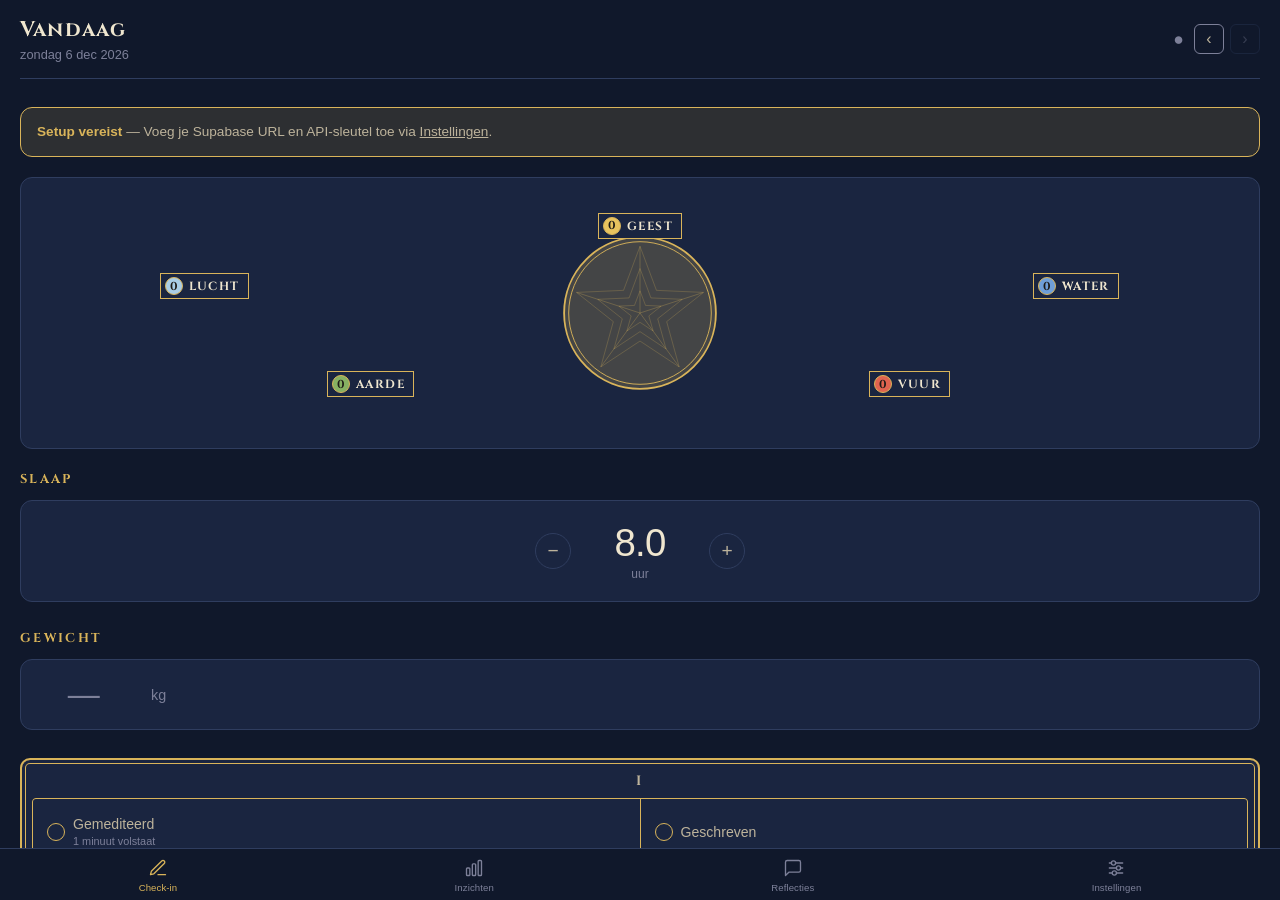
==== commit d81d4a22: "Add period tarot card with meanings, drop score fractions under star (v1.64) Co-Authored-By: Claude " ====
--- a/index.html
+++ b/index.html
@@ -13,7 +13,7 @@
   <link rel="preconnect" href="https://fonts.googleapis.com">
   <link rel="preconnect" href="https://fonts.gstatic.com" crossorigin>
   <link href="https://fonts.googleapis.com/css2?family=Cinzel:wght@500;700&display=swap" rel="stylesheet">
-  <link rel="stylesheet" href="style.css?v=164">
+  <link rel="stylesheet" href="style.css?v=164b">
 </head>
 <body>
 <svg width="0" height="0" style="position:absolute" aria-hidden="true">
@@ -48,6 +48,8 @@
       <div class="star-chart-card">
         <div id="star-chart"></div>
       </div>
+
+      <div id="tarot-draw"></div>
 
       <div id="week-summary"></div>
 
@@ -358,6 +360,7 @@
 
 <div class="toast" id="toast"></div>
 
-<script src="app.js?v=164"></script>
+<script src="tarot.js?v=164b"></script>
+<script src="app.js?v=164b"></script>
 </body>
 </html>
--- a/style.css
+++ b/style.css
@@ -777,18 +777,85 @@
   flex-shrink: 0;
 }
 
-.star-chip-frac {
+/* ── Kaart van de periode ── */
+.tarot-draw-meaning {
+  font-size: 0.92rem;
+  line-height: 1.55;
+  color: var(--text);
+  text-align: center;
+  padding: 0 8px;
+  margin: 2px 0 8px;
+}
+
+.tarot-draw-note {
+  font-size: 0.85rem;
+  font-style: italic;
+  line-height: 1.5;
+  color: var(--text-sub);
+  text-align: center;
+  padding: 0 8px;
+  margin-bottom: 8px;
+  white-space: pre-wrap;
+}
+
+.tarot-draw-meta {
+  font-size: 0.72rem;
+  color: var(--text-muted);
+  text-align: center;
+  padding-top: 4px;
+}
+
+.tarot-link {
+  background: none;
+  border: none;
+  padding: 0;
+  font: inherit;
+  color: var(--accent);
+  text-decoration: underline;
+  cursor: pointer;
+}
+
+.tarot-draw-form { display: flex; flex-direction: column; gap: 8px; margin-top: 12px; }
+.tarot-draw-form[hidden] { display: none; }
+
+.tarot-draw-form select,
+.tarot-draw-form input,
+.tarot-draw-form textarea {
+  width: 100%;
+  background: var(--bg);
+  color: var(--text);
+  border: 1.5px solid var(--ink);
+  border-radius: 4px;
+  padding: 10px;
+  font-family: inherit;
+  font-size: 16px;
+  -webkit-appearance: none;
+  appearance: none;
+}
+
+.tarot-draw-actions { display: flex; gap: 8px; }
+
+.tarot-btn {
+  flex: 1;
+  background: var(--ink);
+  color: var(--surface);
+  border: 1.5px solid var(--ink);
+  border-radius: 4px;
+  padding: 10px;
   font-family: var(--display);
-  font-size: 0.72rem;
-  font-weight: 500;
-  color: var(--text-muted);
-  margin-top: 4px;
-}
-
-.star-chip-max {
-  color: var(--accent);
   font-weight: 700;
+  letter-spacing: 0.12em;
+  cursor: pointer;
+}
+
+.tarot-btn.ghost { background: none; color: var(--text); }
+
+.tarot-draw .tarot-banner { max-width: 100%; }
+
+.habit-section .tarot-draw .tarot-banner h2.persona-heading {
+  font-size: 0.8rem;
   letter-spacing: 0.14em;
+  text-align: center;
 }
 
 /* ── Mood distribution ── */
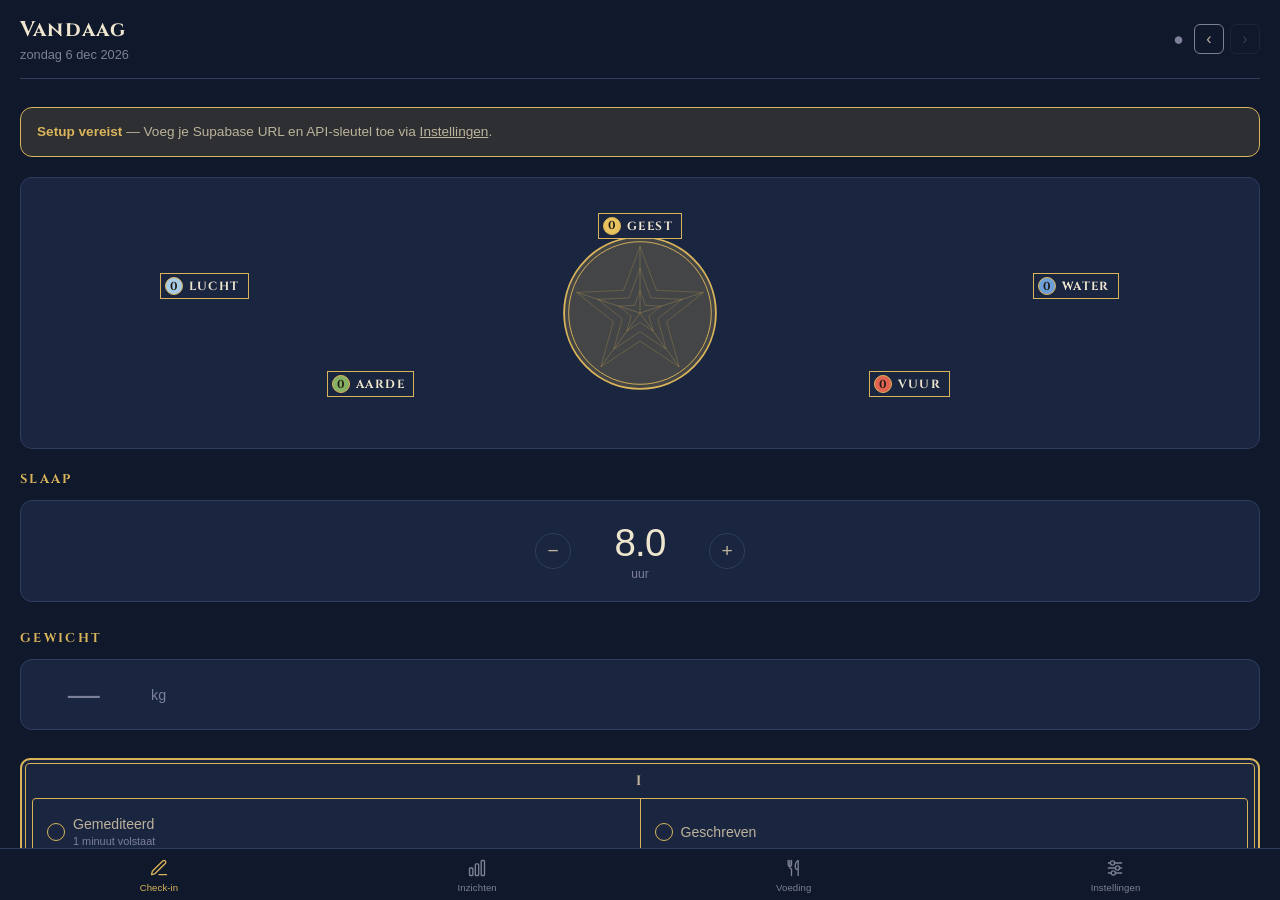
==== commit b8ddc928: "Replace Reflecties with Voeding screen: meal plan, tick-off, shopping list (v1.65) Co-Authored-By: C" ====
--- a/index.html
+++ b/index.html
@@ -8,12 +8,13 @@
   <meta name="theme-color" content="#efe4c8" id="theme-color-meta">
   <title>Dagboek</title>
   <link rel="manifest" href="manifest.json">
-  <link rel="apple-touch-icon" href="icon2.png">
+  <link rel="apple-touch-icon" href="icon2.png?v=166b">
   <link rel="icon" href="icon.svg" type="image/svg+xml">
   <link rel="preconnect" href="https://fonts.googleapis.com">
   <link rel="preconnect" href="https://fonts.gstatic.com" crossorigin>
   <link href="https://fonts.googleapis.com/css2?family=Cinzel:wght@500;700&display=swap" rel="stylesheet">
-  <link rel="stylesheet" href="style.css?v=164b">
+  <link rel="stylesheet" href="style.css?v=166b">
+  <link rel="stylesheet" href="voeding.css?v=166b">
 </head>
 <body>
 <svg width="0" height="0" style="position:absolute" aria-hidden="true">
@@ -229,20 +230,102 @@
       </div>
     </section>
 
-    <!-- ── Reflections Screen ── -->
-    <section id="screen-reflections" class="screen">
+    <!-- ── Voeding Screen ── -->
+    <section id="screen-voeding" class="screen">
       <div class="screen-header">
-        <h1>Reflecties</h1>
+        <div>
+          <h1 id="vd-titel">Vandaag</h1>
+          <div class="date-sub" id="vd-datum"></div>
+        </div>
+        <div class="date-nav">
+          <button class="theme-btn theme-toggle-btn" title="Dag/nacht">○</button>
+          <button class="date-nav-btn today-btn" id="vd-btn-vandaag" data-vact="vandaag" hidden>Vandaag</button>
+          <button class="date-nav-btn" data-vact="prev" title="Vorige dag">‹</button>
+          <button class="date-nav-btn" data-vact="next" title="Volgende dag">›</button>
+        </div>
+      </div>
+      <div class="vd-tabs" role="tablist">
+        <button data-vtab="dag" class="active">Dag</button>
+        <button data-vtab="week">Week</button>
+        <button data-vtab="menu">Menu's</button>
+        <button data-vtab="shop">Boodschappen</button>
+      </div>
+      <div id="vd-banner"></div>
+
+      <div class="vd-pane" id="vd-dag">
+        <div id="vd-training"></div>
+        <div id="vd-nudge"></div>
+        <div id="vd-sum"></div>
+        <div id="vd-meals"></div>
+        <div id="vd-extras"></div>
+        <button class="vd-add" data-vact="extra">+ Iets extra gegeten</button>
+      </div>
+
+      <div class="vd-pane" id="vd-week" hidden></div>
+
+      <div class="vd-pane" id="vd-menu-pane" hidden>
+        <div id="vd-menu"></div>
+        <details class="vd-card vd-panel">
+          <summary>+ Eigen variant</summary>
+          <form id="vd-form-eigen" class="vd-form">
+            <label>Maaltijd<select id="vd-e-slot"></select></label>
+            <label>Naam<input id="vd-e-naam" required placeholder="bv. Kip-pasta met groenten"></label>
+            <div class="vd-row4">
+              <label>KH (g)<input id="vd-e-kh" type="number" step="0.1" min="0" required inputmode="decimal"></label>
+              <label>Eiwit (g)<input id="vd-e-eiwit" type="number" step="0.1" min="0" required inputmode="decimal"></label>
+              <label>Vet (g)<input id="vd-e-vet" type="number" step="0.1" min="0" required inputmode="decimal"></label>
+              <label>Verz. (g)<input id="vd-e-vz" type="number" step="0.1" min="0" required inputmode="decimal"></label>
+            </div>
+            <label>Ingrediënten, één per lijn<textarea id="vd-e-ing" rows="4" placeholder="150 g kipfilet&#10;60 g volkorenpasta&#10;1 el olijfolie"></textarea></label>
+            <button class="save-btn" type="submit">Variant opslaan</button>
+          </form>
+        </details>
+        <details class="vd-card vd-panel">
+          <summary>Doelen en schema</summary>
+          <form id="vd-form-inst" class="vd-form">
+            <div class="vd-row2">
+              <label>Eiwit per dag (g)<input id="vd-i-eiwit" type="number" min="0" inputmode="numeric"></label>
+              <label>Max. verzadigd vet (g)<input id="vd-i-vz" type="number" min="0" inputmode="numeric"></label>
+            </div>
+            <label>Energie per dag (kcal)<input id="vd-i-kcal" type="number" min="0" step="50" inputmode="numeric"></label>
+            <div class="vd-row2">
+              <label>Training van<input id="vd-i-tstart" type="time"></label>
+              <label>tot<input id="vd-i-tend" type="time"></label>
+            </div>
+            <p class="vd-sub">Vaste cardio</p>
+            <div class="vd-row2">
+              <label>Dag<select id="vd-c-dag"></select></label>
+              <label>Wat<input id="vd-c-naam" placeholder="bv. Zwemmen"></label>
+              <label>Van<input id="vd-c-start" type="time"></label>
+              <label>Tot<input id="vd-c-end" type="time"></label>
+            </div>
+            <p class="vd-sub">Trainingsschema</p>
+            <div id="vd-i-schema" class="vd-row2"></div>
+            <p class="vd-sub">Tijdstippen maaltijden</p>
+            <div id="vd-i-tijden" class="vd-row2"></div>
+            <button class="save-btn" type="submit">Opslaan</button>
+          </form>
+        </details>
+      </div>
+
+      <div class="vd-pane" id="vd-shop-pane" hidden>
+        <div class="vd-shopbar">
+          <label>Boodschappen op<input type="date" id="vd-shop-from"></label>
+          <label>voor<select id="vd-shop-days"><option value="3">3 dagen</option><option value="4">4 dagen</option><option value="5">5 dagen</option><option value="6">6 dagen</option><option value="7">7 dagen</option><option value="10">10 dagen</option><option value="14">14 dagen</option></select></label>
+        </div>
+        <div class="vd-xhead"><p class="vd-sub" id="vd-shop-sub" style="margin:0"></p><button class="vd-btn" data-vact="shopreset">Vinkjes wissen</button></div>
+        <div id="vd-shop"></div>
+      </div>
+    </section>
+
+    <!-- ── Tarot Screen (geopend vanaf de kaart op het invulscherm) ── -->
+    <section id="screen-tarot" class="screen">
+      <div class="screen-header">
+        <button class="date-nav-btn" onclick="navigate('checkin')" title="Terug">‹</button>
+        <h1>Tarot</h1>
         <button class="theme-btn theme-toggle-btn" title="Dag/nacht">○</button>
       </div>
-      <p style="font-size:0.82rem;color:var(--text-muted);line-height:1.5;margin-bottom:16px">
-        AI-reflectie op basis van je habitdata en agenda van de afgelopen 14 dagen.
-      </p>
-      <div id="narrative-section-main">
-        <button id="generate-narrative-btn" onclick="generateInsightNarrative()">Genereer reflectie</button>
-        <div id="narrative-card" style="display:none"></div>
-        <div id="narrative-archive"></div>
-      </div>
+      <div id="tarot-content"></div>
     </section>
 
     <!-- ── Settings Screen ── -->
@@ -289,22 +372,6 @@
         <input type="datetime-local" id="sensor-start-input">
         <button class="save-btn" style="margin-top:12px" onclick="logSensorStart()">Sensor-start registreren</button>
         <div id="sensor-history" style="margin-top:14px"></div>
-      </div>
-
-      <div class="settings-section">
-        <h2>Groq AI (gratis)</h2>
-        <label>API Key</label>
-        <input type="text" id="gemini-key" placeholder="gsk_…" autocomplete="off" autocorrect="off" autocapitalize="off" spellcheck="false">
-        <p style="font-size:0.76rem;color:var(--text-muted);line-height:1.5;margin-top:8px">
-          Gratis key via <strong>console.groq.com</strong> → API Keys → Create API key. Geen kredietkaart vereist.
-        </p>
-        <div class="connection-status" id="groq-status" style="margin-top:10px">
-          <span class="status-dot idle"></span> Niet getest
-        </div>
-        <div style="display:flex;gap:8px;margin-top:12px">
-          <button class="save-btn" style="padding:12px" onclick="saveGeminiKey()">Opslaan</button>
-          <button class="btn-secondary" style="flex:1;padding:12px" onclick="testGroqKey()">Test</button>
-        </div>
       </div>
 
       <div class="settings-section">
@@ -329,7 +396,7 @@
       <div class="settings-section">
         <h2>Over</h2>
         <p style="font-size:0.82rem;color:var(--text-muted);line-height:1.6">
-          Dagboek v1.64<br>
+          Dagboek v1.65<br>
           Data wordt opgeslagen in Supabase.
         </p>
       </div>
@@ -347,9 +414,9 @@
       <span class="nav-icon"><svg viewBox="0 0 24 24"><rect x="3" y="12" width="4" height="9" rx="1"/><rect x="10" y="7" width="4" height="14" rx="1"/><rect x="17" y="3" width="4" height="18" rx="1"/></svg></span>
       <span class="nav-label">Inzichten</span>
     </button>
-    <button class="nav-item" data-screen="reflections">
-      <span class="nav-icon"><svg viewBox="0 0 24 24"><path d="M21 15a2 2 0 01-2 2H7l-4 4V5a2 2 0 012-2h14a2 2 0 012 2z"/></svg></span>
-      <span class="nav-label">Reflecties</span>
+    <button class="nav-item" data-screen="voeding">
+      <span class="nav-icon"><svg viewBox="0 0 24 24"><path d="M7 3v8a2 2 0 002 2v8"/><path d="M5 3v5a2 2 0 002 2"/><path d="M9 3v5a2 2 0 01-2 2"/><path d="M17 21V3c-2 1-3.5 3.5-3.5 7s1.5 4 3.5 4"/></svg></span>
+      <span class="nav-label">Voeding</span>
     </button>
     <button class="nav-item" data-screen="settings">
       <span class="nav-icon"><svg viewBox="0 0 24 24"><line x1="4" y1="6" x2="20" y2="6"/><line x1="4" y1="12" x2="20" y2="12"/><line x1="4" y1="18" x2="20" y2="18"/><circle cx="9" cy="6" r="2.5" fill="var(--bg)"/><circle cx="15" cy="12" r="2.5" fill="var(--bg)"/><circle cx="10" cy="18" r="2.5" fill="var(--bg)"/></svg></span>
@@ -360,7 +427,42 @@
 
 <div class="toast" id="toast"></div>
 
-<script src="tarot.js?v=164b"></script>
-<script src="app.js?v=164b"></script>
+<dialog id="vd-pick" class="vd-dlg">
+  <div class="vd-dlg-in">
+    <div class="vd-xhead"><h3 id="vd-pick-title">Opties</h3><button class="vd-btn" type="button" data-close aria-label="Sluiten">✕</button></div>
+    <p id="vd-pick-why" class="vd-sub" style="margin:0"></p>
+    <div id="vd-pick-list" class="vd-foods"></div>
+  </div>
+</dialog>
+
+<dialog id="vd-dlg" class="vd-dlg">
+  <div class="vd-dlg-in">
+    <div class="vd-xhead"><h3>Iets extra</h3><button class="vd-btn" type="button" data-close aria-label="Sluiten">✕</button></div>
+    <input type="search" id="vd-x-zoek" class="vd-search" placeholder="Zoek, bv. kip, skyr, banaan" autocomplete="off" enterkeyhint="done" aria-label="Zoek voeding">
+    <div id="vd-x-qty" class="vd-qty" role="group" aria-label="Hoeveelheid">
+      <button type="button" data-q="0.5">½×</button><button type="button" data-q="1" class="on">1×</button><button type="button" data-q="1.5">1½×</button><button type="button" data-q="2">2×</button><button type="button" data-q="3">3×</button>
+    </div>
+    <div id="vd-x-lijst" class="vd-foods"></div>
+    <details id="vd-x-eigen">
+      <summary>Zelf invullen</summary>
+      <div class="vd-form">
+        <label>Wat<input id="vd-x-naam" placeholder="bv. stuk taart"></label>
+        <div class="vd-row4">
+          <label>KH<input id="vd-x-kh" type="number" step="0.1" min="0" inputmode="decimal"></label>
+          <label>Eiwit<input id="vd-x-eiwit" type="number" step="0.1" min="0" inputmode="decimal"></label>
+          <label>Vet<input id="vd-x-vet" type="number" step="0.1" min="0" inputmode="decimal"></label>
+          <label>Verz.<input id="vd-x-vz" type="number" step="0.1" min="0" inputmode="decimal"></label>
+        </div>
+        <label class="vd-check"><input type="checkbox" id="vd-x-hypo"> Hypo-correctie</label>
+        <button class="save-btn" type="button" id="vd-x-add">Toevoegen</button>
+      </div>
+    </details>
+  </div>
+</dialog>
+
+<script src="tarot.js?v=166b"></script>
+<script src="app.js?v=166b"></script>
+<script src="voeding-data.js?v=166b"></script>
+<script src="voeding.js?v=166b"></script>
 </body>
 </html>
--- a/style.css
+++ b/style.css
@@ -777,6 +777,26 @@
   flex-shrink: 0;
 }
 
+/* Element dat deze periode extra aandacht krijgt (volgens de getrokken kaart) */
+.habit-section.tarot-card.tarot-focus {
+  border-color: var(--el);
+  box-shadow: inset 0 0 0 3px var(--surface), inset 0 0 0 4px var(--el),
+              0 0 0 3px color-mix(in srgb, var(--el) 30%, transparent),
+              0 4px 18px color-mix(in srgb, var(--el) 35%, transparent);
+}
+
+.tarot-focus .tarot-numeral { color: var(--text); }
+.tarot-focus .tarot-numeral::after {
+  content: ' · Aandacht deze periode';
+  font-size: 0.68rem;
+  letter-spacing: 0.14em;
+}
+
+.star-chip.focus .star-chip-tag {
+  background: color-mix(in srgb, var(--el) 28%, var(--surface));
+  border-width: 2px;
+}
+
 /* ── Kaart van de periode ── */
 .tarot-draw-meaning {
   font-size: 0.92rem;
@@ -858,6 +878,109 @@
   text-align: center;
 }
 
+/* ── Tarotscherm ── */
+#screen-tarot .screen-header h1 { flex: 1; text-align: center; }
+
+.tarot-view { text-align: center; margin-bottom: 32px; }
+
+.tarot-view-status {
+  font-family: var(--display);
+  font-size: 0.75rem;
+  font-weight: 700;
+  letter-spacing: 0.2em;
+  text-transform: uppercase;
+  color: var(--accent);
+  margin-bottom: 14px;
+}
+
+.tarot-view-img {
+  display: block;
+  width: 70%;
+  max-width: 280px;
+  margin: 0 auto;
+  border: 2px solid var(--ink);
+  border-radius: 8px;
+  box-shadow: 0 8px 28px rgba(0,0,0,0.25), 0 0 0 4px color-mix(in srgb, var(--el) 35%, transparent);
+}
+
+.tarot-view .tarot-banner { margin: 16px auto 8px; max-width: 100%; }
+
+.tarot-view-name {
+  font-family: var(--display);
+  font-size: 0.9rem;
+  font-weight: 700;
+  letter-spacing: 0.14em;
+  text-transform: uppercase;
+  color: var(--text);
+}
+
+.tarot-view .tarot-draw-meaning { margin-top: 12px; }
+
+.tarot-tally {
+  display: grid;
+  grid-template-columns: repeat(5, 1fr);
+  gap: 6px;
+}
+
+.tarot-tally-item {
+  display: flex;
+  flex-direction: column;
+  align-items: center;
+  gap: 4px;
+  padding: 10px 2px;
+  background: var(--surface);
+  border: 1.5px solid var(--ink);
+  border-radius: 6px;
+}
+
+.tarot-tally-label {
+  font-family: var(--display);
+  font-size: 0.62rem;
+  font-weight: 700;
+  letter-spacing: 0.08em;
+  text-transform: uppercase;
+  color: var(--text-sub);
+}
+
+.tarot-tally-n {
+  font-family: var(--display);
+  font-size: 1.1rem;
+  font-weight: 700;
+  color: var(--text);
+}
+
+.tarot-history { display: flex; flex-direction: column; gap: 6px; }
+
+.tarot-history-row {
+  display: flex;
+  align-items: center;
+  gap: 12px;
+  width: 100%;
+  padding: 8px 12px 8px 8px;
+  background: var(--surface);
+  border: 1.5px solid var(--border);
+  border-radius: 6px;
+  color: var(--text);
+  font-family: inherit;
+  text-align: left;
+  cursor: pointer;
+}
+
+.tarot-history-row.selected { border-color: var(--el); box-shadow: 0 0 0 2px color-mix(in srgb, var(--el) 30%, transparent); }
+
+.tarot-history-row img {
+  width: 34px;
+  height: 58px;
+  object-fit: cover;
+  border: 1px solid var(--ink);
+  border-radius: 3px;
+  flex-shrink: 0;
+}
+
+.tarot-history-text { flex: 1; display: flex; flex-direction: column; gap: 2px; }
+.tarot-history-name { font-size: 0.9rem; }
+.tarot-history-date { font-size: 0.72rem; color: var(--text-muted); }
+
 /* ── Mood distribution ── */
 .mood-dist {
   display: flex;
--- a/voeding.css
+++ b/voeding.css
@@ -0,0 +1,218 @@
+/* ── Voeding (v1.65) — gebruikt de thematokens van Dagboek ── */
+#screen-voeding { --vd-warn: var(--danger); --vd-ok: var(--success); }
+.vd-tabs { display: grid; grid-template-columns: repeat(4, 1fr); gap: 4px; background: var(--bg-2); border: 1px solid var(--border); border-radius: 12px; padding: 4px; margin-bottom: 14px; }
+.vd-tabs button { background: none; border: 0; border-radius: 9px; padding: 8px 4px; font: inherit; font-size: 0.8rem; color: var(--text-muted); cursor: pointer; -webkit-tap-highlight-color: transparent; }
+.vd-tabs button.active { background: var(--surface); color: var(--text); font-weight: 600; box-shadow: 0 1px 2px rgba(0,0,0,.08); }
+
+.vd-card { background: var(--surface); border: 1px solid var(--border); border-radius: 12px; }
+.vd-sub { font-size: 0.8rem; color: var(--text-muted); line-height: 1.5; margin: 0 0 10px; }
+.vd-empty { font-size: 0.8rem; color: var(--text-muted); }
+.vd-banner { background: var(--danger-bg); color: var(--text); border-radius: 10px; padding: 10px 12px; font-size: 0.8rem; line-height: 1.45; margin-bottom: 12px; }
+.vd-btn { background: var(--surface); border: 1px solid var(--border); border-radius: 9px; padding: 6px 12px; font: inherit; font-size: 0.82rem; color: var(--text-sub); cursor: pointer; }
+.vd-slot { font-size: 0.68rem; letter-spacing: .08em; text-transform: uppercase; color: var(--text-muted); }
+
+.vd-train { display: flex; justify-content: space-between; align-items: center; gap: 10px; flex-wrap: wrap; background: var(--surface); border: 1px solid var(--border); border-radius: 12px; padding: 10px 14px; margin-bottom: 12px; }
+.vd-tname { font-weight: 600; font-size: 0.95rem; }
+.vd-tacts { display: flex; gap: 6px; }
+.vd-tacts button { border: 1px solid var(--border); background: var(--bg); color: var(--text-sub); border-radius: 9px; padding: 7px 10px; font: inherit; font-size: 0.8rem; cursor: pointer; }
+.vd-tacts button.on { border-color: var(--accent); color: var(--accent); background: var(--accent-bg); }
+
+.vd-nudge { background: var(--accent-bg); border-radius: 10px; padding: 10px 12px; font-size: 0.85rem; margin-bottom: 12px; }
+.vd-sum { padding: 14px; display: grid; gap: 11px; margin-bottom: 14px; }
+.vd-meter { display: grid; gap: 4px; }
+.vd-mtop { display: flex; justify-content: space-between; gap: 8px; font-size: 0.8rem; }
+.vd-mtop b { font-variant-numeric: tabular-nums; }
+.vd-bar { height: 6px; border-radius: 3px; background: var(--bg-2); overflow: hidden; }
+.vd-bar i { display: block; height: 100%; background: var(--accent); border-radius: 3px; }
+.vd-bar.warn i { background: var(--vd-warn); }
+.vd-stats { display: flex; gap: 6px 14px; flex-wrap: wrap; font-size: 0.78rem; color: var(--text-muted); }
+.vd-stats b { color: var(--text); font-variant-numeric: tabular-nums; }
+.vd-prog { font-size: 0.75rem; color: var(--text-muted); line-height: 1.45; }
+
+.vd-meal { padding: 14px; margin-bottom: 10px; display: grid; gap: 7px; }
+.vd-meal.done { border-color: var(--vd-ok); }
+.vd-meal.skip { opacity: .6; }
+.vd-meal.late { border-color: var(--accent); }
+.vd-mealtop { display: flex; justify-content: space-between; align-items: baseline; gap: 8px; }
+.vd-chip { font-size: 0.7rem; padding: 2px 8px; border-radius: 99px; border: 1px solid var(--border); color: var(--text-muted); white-space: nowrap; }
+.vd-chip.done { border-color: var(--vd-ok); color: var(--vd-ok); }
+.vd-chip.late { border-color: var(--accent); color: var(--accent); }
+.vd-name { font-size: 1rem; font-weight: 600; line-height: 1.3; }
+.vd-tag { font-size: 0.66rem; font-weight: 500; color: var(--accent); border: 1px solid var(--accent); border-radius: 99px; padding: 1px 7px; vertical-align: 2px; white-space: nowrap; }
+.vd-tag.warn { color: var(--vd-warn); border-color: var(--vd-warn); }
+.vd-macros { display: flex; gap: 4px 12px; align-items: baseline; flex-wrap: wrap; font-size: 0.78rem; color: var(--text-muted); font-variant-numeric: tabular-nums; }
+.vd-macros .kh { font-size: 1.25rem; font-weight: 650; color: var(--text); }
+.vd-macros .kh small { font-size: 0.72rem; font-weight: 500; color: var(--text-muted); }
+.vd-ing { font-size: 0.78rem; color: var(--text-sub); line-height: 1.45; }
+.vd-flag { font-size: 0.74rem; color: var(--vd-warn); line-height: 1.4; }
+.vd-acts { display: flex; gap: 6px; flex-wrap: wrap; }
+.vd-acts button { flex: 1; min-width: 84px; padding: 10px 8px; border-radius: 10px; border: 1px solid var(--border); background: var(--bg); color: var(--text); font: inherit; font-size: 0.85rem; cursor: pointer; -webkit-tap-highlight-color: transparent; }
+.vd-acts button.yes { background: var(--accent); border-color: var(--accent); color: #fff; font-weight: 600; }
+
+.vd-xhead { display: flex; justify-content: space-between; align-items: center; gap: 10px; margin: 18px 0 8px; }
+.vd-xhead h3, .vd-mgroup h3, .vd-scat h3 { margin: 0; font-size: 0.72rem; letter-spacing: .08em; text-transform: uppercase; color: var(--text-muted); font-weight: 600; }
+.vd-xitem { display: flex; justify-content: space-between; align-items: center; gap: 8px; background: var(--surface); border: 1px solid var(--border); border-radius: 10px; padding: 8px 10px; font-size: 0.85rem; margin-bottom: 6px; }
+.vd-xitem small { color: var(--text-muted); font-variant-numeric: tabular-nums; }
+.vd-xitem button { border: 0; background: none; color: var(--text-muted); font-size: 1rem; padding: 4px 6px; cursor: pointer; }
+
+.vd-weight { padding: 12px 14px; margin-bottom: 12px; display: grid; gap: 6px; }
+.vd-weight .vd-sub { margin: 0; }
+.vd-tiles { display: grid; grid-template-columns: repeat(2, minmax(0, 1fr)); gap: 8px; margin-bottom: 12px; }
+.vd-tile { padding: 10px 12px; }
+.vd-tile .v { font-size: 1.25rem; font-weight: 650; font-variant-numeric: tabular-nums; }
+.vd-tile .l { font-size: 0.72rem; color: var(--text-muted); }
+.vd-wrow { display: grid; grid-template-columns: 72px minmax(0, 1fr); gap: 4px 10px; align-items: center; padding: 10px 0; border-bottom: 1px solid var(--border); font-size: 0.8rem; }
+.vd-wrow .d { color: var(--text-muted); grid-row: span 2; }
+.vd-wrow .d small { font-size: 0.68rem; }
+.vd-wrow .r { font-variant-numeric: tabular-nums; color: var(--text-muted); font-size: 0.76rem; }
+.vd-wrow .r b { color: var(--text); }
+.vd-wrow .r .w { color: var(--vd-warn); }
+
+.vd-mgroup { margin-bottom: 16px; }
+.vd-mgroup h3 { margin-bottom: 8px; }
+.vd-mitem { display: grid; grid-template-columns: minmax(0, 1fr) auto; gap: 4px 10px; padding: 10px 12px; margin-bottom: 6px; }
+.vd-mitem.off { opacity: .5; }
+.vd-mitem .n { font-weight: 600; font-size: 0.88rem; }
+.vd-mitem .m, .vd-mitem .i { grid-column: 1 / 2; font-size: 0.74rem; color: var(--text-muted); font-variant-numeric: tabular-nums; line-height: 1.4; }
+.vd-toggle { grid-row: 1 / 4; grid-column: 2; align-self: center; display: flex; gap: 6px; flex-direction: column; }
+.vd-toggle button { border: 1px solid var(--border); background: var(--bg); color: var(--text-sub); border-radius: 8px; padding: 5px 8px; font: inherit; font-size: 0.74rem; cursor: pointer; }
+.vd-panel { padding: 12px 14px; margin-bottom: 12px; }
+.vd-panel summary { font-weight: 600; cursor: pointer; font-size: 0.9rem; }
+.vd-form { display: grid; gap: 10px; margin-top: 12px; }
+.vd-form label { display: grid; gap: 4px; font-size: 0.74rem; color: var(--text-muted); }
+.vd-form .vd-sub { margin: 4px 0 0; }
+.vd-check { display: flex !important; align-items: center; gap: 8px; font-size: 0.88rem !important; color: var(--text) !important; }
+.vd-form input, .vd-form select, .vd-form textarea { font: inherit; font-size: 16px; color: var(--text); background: var(--bg); border: 1px solid var(--border); border-radius: 9px; padding: 8px 10px; width: 100%; min-width: 0; }
+.vd-form input[type=checkbox] { width: auto; }
+.vd-row2 { display: grid; grid-template-columns: repeat(2, minmax(0, 1fr)); gap: 8px; }
+.vd-row4 { display: grid; grid-template-columns: repeat(4, minmax(0, 1fr)); gap: 6px; }
+
+.vd-scat { margin-bottom: 16px; }
+.vd-scat h3 { margin-bottom: 4px; }
+.vd-sitem { display: flex; align-items: center; gap: 10px; padding: 9px 0; border-bottom: 1px solid var(--border); font-size: 0.92rem; cursor: pointer; }
+.vd-sitem input { width: 20px; height: 20px; accent-color: var(--accent); flex: none; }
+.vd-sitem .q { margin-left: auto; color: var(--text-muted); font-variant-numeric: tabular-nums; font-size: 0.8rem; white-space: nowrap; }
+.vd-sitem.got span:first-of-type { text-decoration: line-through; color: var(--text-muted); }
+
+.vd-dlg { border: 0; border-radius: 16px; padding: 0; background: var(--surface); color: var(--text); width: min(560px, calc(100vw - 24px)); max-height: 85vh; }
+.vd-dlg::backdrop { background: rgba(0,0,0,.4); }
+.vd-dlg-in { padding: 16px; display: grid; gap: 12px; }
+.vd-dlg .vd-xhead { margin: 0; }
+.vd-dlg summary { cursor: pointer; color: var(--accent); font-size: 0.88rem; }
+.vd-chips { display: flex; flex-wrap: wrap; gap: 6px; }
+.vd-chips button { border: 1px solid var(--border); background: var(--bg); color: var(--text); border-radius: 99px; padding: 7px 12px; font: inherit; font-size: 0.84rem; cursor: pointer; }
+.vd-chips button.hypo { border-color: var(--vd-warn); color: var(--vd-warn); }
+
+/* ── v1.65b: gestroomlijnd ── */
+.vd-train { padding: 8px 10px 8px 14px; gap: 8px; flex-wrap: nowrap; }
+.vd-tname { flex: 1; min-width: 0; font-weight: 600; font-size: 0.92rem; white-space: nowrap; overflow: hidden; text-overflow: ellipsis; }
+.vd-tname span { font-weight: 400; color: var(--text-muted); font-size: 0.8rem; margin-left: 4px; }
+.vd-pill { flex: none; border: 1px solid var(--border); background: var(--bg); color: var(--text-sub); border-radius: 99px; padding: 6px 11px; font: inherit; font-size: 0.76rem; cursor: pointer; -webkit-tap-highlight-color: transparent; }
+.vd-pill.on { border-color: var(--accent); color: var(--accent); background: var(--accent-bg); }
+
+.vd-meters { display: grid; grid-template-columns: repeat(3, minmax(0, 1fr)); gap: 8px; margin-bottom: 14px; }
+.vd-m { background: var(--surface); border: 1px solid var(--border); border-radius: 12px; padding: 10px 11px; display: grid; gap: 5px; }
+.vd-m .l { font-size: 0.66rem; letter-spacing: .06em; text-transform: uppercase; color: var(--text-muted); }
+.vd-m .v { font-size: 1.15rem; font-weight: 650; font-variant-numeric: tabular-nums; }
+.vd-m .v small { font-size: 0.72rem; font-weight: 400; color: var(--text-muted); }
+
+.vd-meal { background: var(--surface); border: 1px solid var(--border); border-radius: 12px; padding: 12px 14px; margin-bottom: 8px; gap: 6px; }
+.vd-meal.late { border-color: var(--accent); }
+.vd-meal .vd-slot b { color: var(--accent); font-weight: 600; }
+.vd-det summary { list-style: none; cursor: pointer; }
+.vd-det summary::-webkit-details-marker { display: none; }
+.vd-det summary .vd-name::after { content: ' ›'; color: var(--text-muted); font-weight: 400; }
+.vd-det[open] summary .vd-name::after { content: ' ⌄'; }
+.vd-det .vd-ing { margin-top: 6px; }
+.vd-price { color: var(--text-muted); white-space: nowrap; }
+.vd-line { display: flex; align-items: baseline; gap: 6px 10px; flex-wrap: wrap; }
+.vd-kh { font-size: 1.2rem; font-weight: 650; font-variant-numeric: tabular-nums; }
+.vd-kh small { font-size: 0.72rem; font-weight: 500; color: var(--text-muted); }
+.vd-p { font-size: 0.8rem; color: var(--text-muted); font-variant-numeric: tabular-nums; }
+.vd-flag { font-size: 0.68rem; color: var(--vd-warn); border: 1px solid currentColor; border-radius: 99px; padding: 1px 7px; line-height: 1.5; cursor: help; }
+.vd-acts { display: flex; gap: 6px; flex-wrap: nowrap; }
+.vd-acts button.yes { flex: 1; }
+.vd-ico { flex: none; width: 40px; height: 40px; display: inline-grid; place-items: center; border: 1px solid var(--border); background: var(--bg); color: var(--text-muted); border-radius: 10px; padding: 0; cursor: pointer; -webkit-tap-highlight-color: transparent; }
+.vd-acts .vd-ico { min-width: 0; flex: none; }
+.vd-ico svg { width: 18px; height: 18px; fill: none; stroke: currentColor; stroke-width: 2; stroke-linecap: round; stroke-linejoin: round; }
+
+.vd-row { display: flex; align-items: center; gap: 10px; padding: 6px 6px 6px 12px; margin-bottom: 6px; border-radius: 12px; background: var(--bg-2); font-size: 0.86rem; }
+.vd-row .vd-ico { width: 32px; height: 32px; background: transparent; border-color: transparent; }
+.vd-tick { width: 22px; height: 22px; flex: none; display: grid; place-items: center; border-radius: 50%; background: var(--success); color: #fff; font-size: 0.75rem; font-weight: 700; }
+.vd-row.skip .vd-tick { background: var(--border); color: var(--text-muted); }
+.vd-row.extra .vd-tick { background: var(--accent); }
+.vd-rowtxt { flex: 1; min-width: 0; white-space: nowrap; overflow: hidden; text-overflow: ellipsis; color: var(--text-sub); }
+.vd-rowtxt .vd-slot { margin-right: 6px; }
+.vd-row.skip .vd-rowtxt { color: var(--text-muted); }
+.vd-rowkh { font-size: 0.8rem; color: var(--text-muted); font-variant-numeric: tabular-nums; white-space: nowrap; }
+.vd-add { width: 100%; margin-top: 4px; padding: 11px; border: 1px dashed var(--border); border-radius: 12px; background: none; color: var(--text-muted); font: inherit; font-size: 0.85rem; cursor: pointer; }
+
+.vd-wide { grid-column: 1 / -1; }
+.vd-tile .v small { font-size: 0.75rem; font-weight: 500; color: var(--text-muted); }
+.vd-wrow { grid-template-columns: 56px minmax(0, 1fr) 70px; padding: 8px 0; }
+.vd-wrow .d { grid-row: auto; }
+.vd-wrow .r { text-align: right; font-size: 0.8rem; color: var(--text); }
+.vd-wrow .r small { color: var(--text-muted); }
+
+.vd-mitem { align-items: center; }
+.vd-toggle { flex-direction: row; align-items: center; }
+.vd-switch { width: 40px; height: 24px; border-radius: 99px; border: 0; background: var(--border); padding: 0; position: relative; cursor: pointer; }
+.vd-switch i { position: absolute; top: 3px; left: 3px; width: 18px; height: 18px; border-radius: 50%; background: #fff; transition: transform .15s; }
+.vd-switch.on { background: var(--accent); }
+.vd-switch.on i { transform: translateX(16px); }
+@media (prefers-reduced-motion: reduce) { .vd-switch i { transition: none; } }
+
+/* training kiezen per dag */
+.vd-tname { display: flex; align-items: baseline; gap: 6px; flex-wrap: wrap; }
+.vd-tname .sr { position: absolute; width: 1px; height: 1px; overflow: hidden; clip: rect(0 0 0 0); }
+.vd-tsel { appearance: none; -webkit-appearance: none; border: 0; background: transparent; font: inherit; font-weight: 600; font-size: 0.92rem; color: var(--text); padding: 2px 16px 2px 0; cursor: pointer;
+  background-image: linear-gradient(45deg, transparent 50%, var(--text-muted) 50%), linear-gradient(135deg, var(--text-muted) 50%, transparent 50%);
+  background-position: right 5px center, right 1px center; background-size: 4px 4px; background-repeat: no-repeat; }
+.vd-tsel:focus-visible { outline: 2px solid var(--accent); outline-offset: 2px; border-radius: 4px; }
+.vd-tname > span:last-child { white-space: normal; }
+
+/* zoeken in "iets extra" */
+.vd-dlg { max-height: 88vh; }
+.vd-dlg-in { max-height: 88vh; overflow: hidden; grid-template-rows: auto auto auto minmax(0, 1fr) auto; }
+.vd-search { font: inherit; font-size: 16px; width: 100%; padding: 10px 12px; border: 1px solid var(--border); border-radius: 10px; background: var(--bg); color: var(--text); }
+.vd-search:focus-visible { outline: 2px solid var(--accent); outline-offset: 1px; }
+.vd-qty { display: flex; gap: 4px; }
+.vd-qty button { flex: 1; border: 1px solid var(--border); background: var(--bg); color: var(--text-sub); border-radius: 8px; padding: 6px 0; font: inherit; font-size: 0.8rem; cursor: pointer; }
+.vd-qty button.on { border-color: var(--accent); color: var(--accent); background: var(--accent-bg); font-weight: 600; }
+.vd-foods { overflow-y: auto; -webkit-overflow-scrolling: touch; min-height: 120px; max-height: 46vh; border-top: 1px solid var(--border); }
+.vd-food { display: flex; justify-content: space-between; align-items: baseline; gap: 10px; width: 100%; text-align: left; background: none; border: 0; border-bottom: 1px solid var(--border); padding: 10px 2px; font: inherit; color: var(--text); cursor: pointer; }
+.vd-food .n { font-size: 0.9rem; min-width: 0; }
+.vd-food .m { font-size: 0.72rem; color: var(--text-muted); white-space: nowrap; font-variant-numeric: tabular-nums; }
+.vd-food.hypo .n { color: var(--vd-warn); }
+.vd-food:active { background: var(--accent-bg); }
+
+/* boodschappendag kiezen */
+.vd-shopbar { display: grid; grid-template-columns: minmax(0, 1.4fr) minmax(0, 1fr); gap: 8px; margin-bottom: 4px; }
+.vd-shopbar label { display: grid; gap: 4px; font-size: 0.72rem; color: var(--text-muted); }
+.vd-shopbar input, .vd-shopbar select { font: inherit; font-size: 16px; color: var(--text); background: var(--surface); border: 1px solid var(--border); border-radius: 10px; padding: 8px 10px; width: 100%; min-width: 0; }
+
+/* AH-producten in de boodschappenlijst */
+.vd-sname { min-width: 0; display: grid; gap: 1px; }
+.vd-sname small { font-size: 0.72rem; color: var(--text-muted); }
+.vd-sname small.ah { color: var(--text-sub); }
+.vd-sitem { align-items: flex-start; }
+.vd-sitem input { margin-top: 2px; }
+
+/* keuzelijst per maaltijd */
+#vd-pick .vd-dlg-in { grid-template-rows: auto minmax(0, 1fr); }
+#vd-pick .vd-foods { max-height: 65vh; }
+.vd-opt { display: grid; gap: 3px; width: 100%; text-align: left; background: none; border: 0; border-bottom: 1px solid var(--border); padding: 11px 10px; font: inherit; color: var(--text); cursor: pointer; border-radius: 0; }
+.vd-opt .n { font-size: 0.92rem; font-weight: 500; }
+.vd-opt .m { font-size: 0.74rem; color: var(--text-muted); font-variant-numeric: tabular-nums; }
+.vd-opt.on { background: var(--accent-bg); }
+.vd-opt.on .n::before { content: '✓ '; color: var(--accent); font-weight: 700; }
+#vd-pick .vd-dlg-in { grid-template-rows: auto auto minmax(0, 1fr); }
+.vd-det summary .vd-tag { vertical-align: 1px; }
+.vd-left { font-size: 1.05rem; color: var(--text); }
+
+/* ingrediënten openklappen in Menu's */
+.vd-mdet { grid-column: 1 / 2; min-width: 0; }
+.vd-mdet summary .vd-name { font-size: 0.88rem; }
+.vd-inglist { list-style: none; margin: 8px 0 2px; padding: 0; display: grid; gap: 4px; }
+.vd-inglist li { display: grid; font-size: 0.8rem; color: var(--text-sub); }
+.vd-inglist small { font-size: 0.7rem; color: var(--text-muted); }
